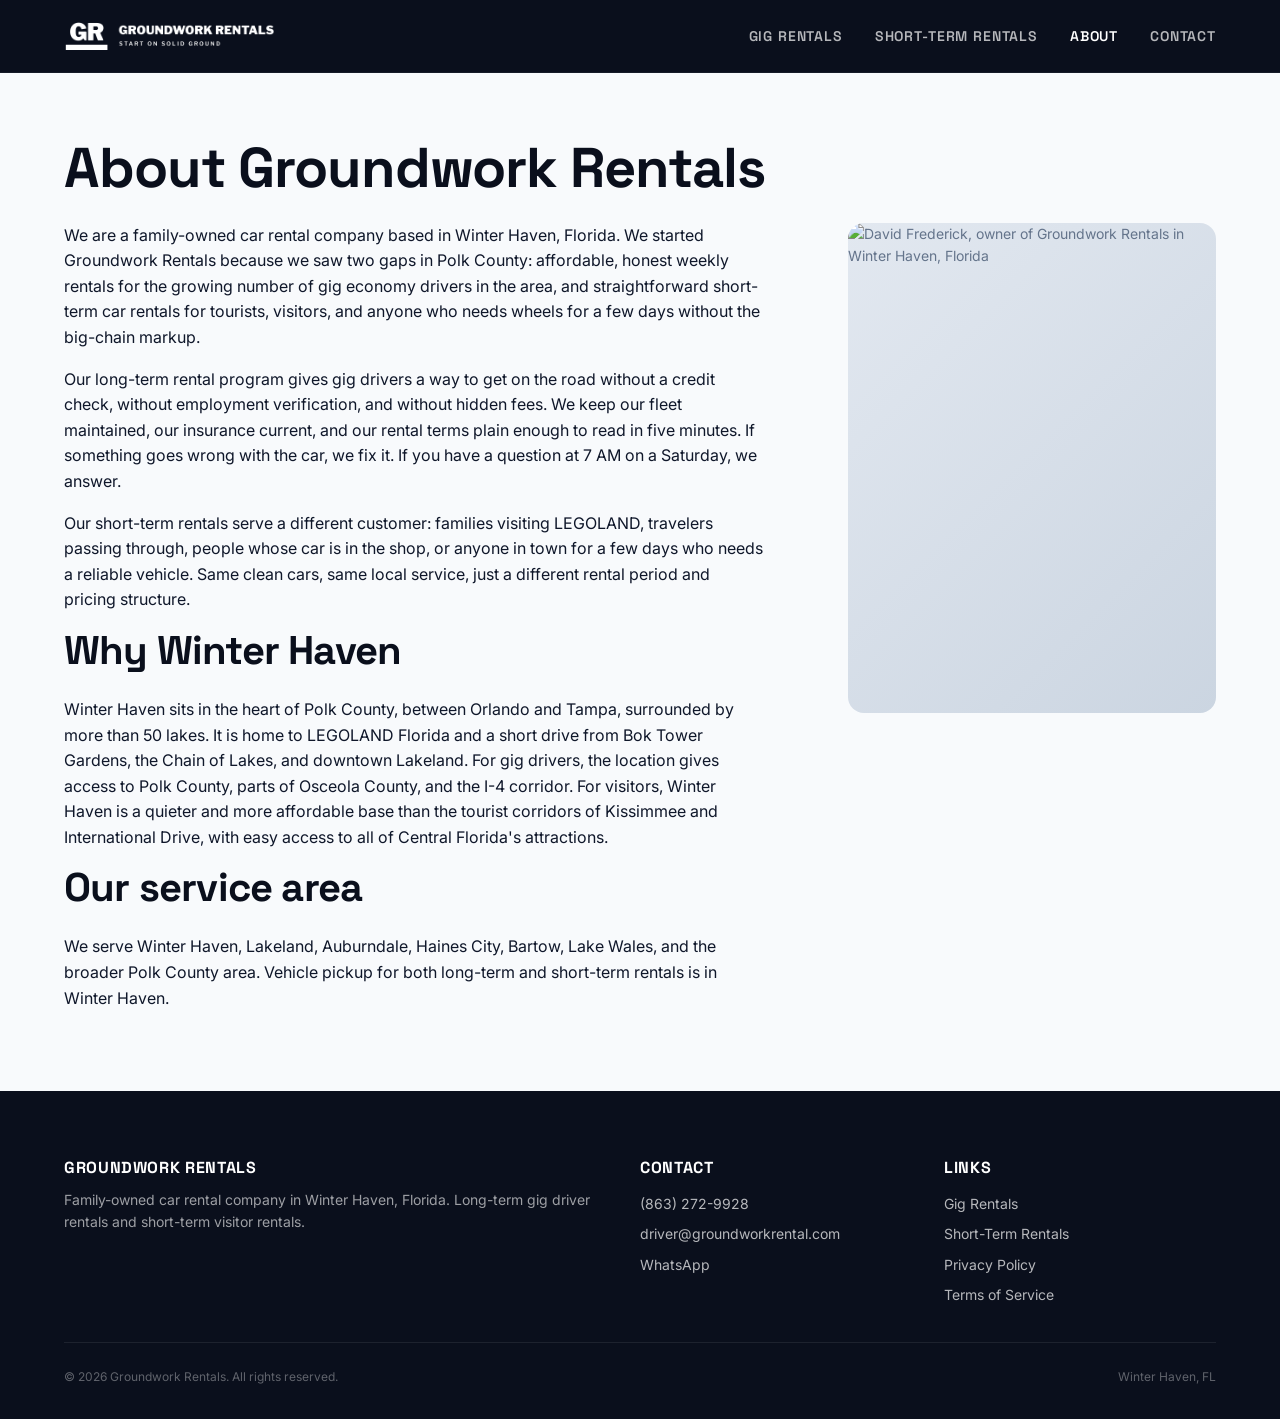
==== about.html @ 76811dcf "Add David's photo to about, drivers, and stays pages - About page: owner photo replaces placeholder " ====
<!DOCTYPE html>
<html lang="en">
<head>
  <meta charset="UTF-8">
  <meta name="viewport" content="width=device-width, initial-scale=1.0">
  <title>About Us | Groundwork Rentals — Winter Haven, FL</title>
  <meta name="description" content="Groundwork Rentals is a family-owned car rental business in Winter Haven, Florida offering long-term rentals for gig drivers and short-term rentals for tourists and visitors in Polk County.">

  <meta property="og:title" content="About Groundwork Rentals — Winter Haven, FL">
  <meta property="og:description" content="Family-owned car rental company in Winter Haven, Florida. Long-term and short-term rentals.">
  <meta property="og:image" content="https://www.groundworkrental.com/images/og-about.jpg">
  <meta property="og:url" content="https://www.groundworkrental.com/about.html">
  <meta property="og:type" content="website">

  <meta name="twitter:card" content="summary_large_image">
  <meta name="twitter:title" content="About Groundwork Rentals">
  <meta name="twitter:description" content="Family-owned car rental company in Winter Haven, Florida. Long-term and short-term rentals.">
  <meta name="twitter:image" content="https://www.groundworkrental.com/images/og-about.jpg">

  <link rel="preconnect" href="https://fonts.googleapis.com">
  <link rel="preconnect" href="https://fonts.gstatic.com" crossorigin>
  <link href="https://fonts.googleapis.com/css2?family=Space+Grotesk:wght@400;500;600;700&family=Inter:wght@400;500;600;700&display=swap" rel="stylesheet">

  <link rel="stylesheet" href="styles.css">
  <link rel="canonical" href="https://www.groundworkrental.com/about.html">
  <link rel="icon" href="images/favicon.ico" type="image/x-icon">

  <!-- GA4 — uncomment and replace TK-GA4-ID -->
  <!--
  <script async src="https://www.googletagmanager.com/gtag/js?id=TK-GA4-ID"></script>
  <script>
    window.dataLayer = window.dataLayer || [];
    function gtag(){dataLayer.push(arguments);}
    gtag('js', new Date());
    gtag('config', 'TK-GA4-ID');
  </script>
  -->
</head>
<body>
  <a href="#main" class="skip-link">Skip to main content</a>

  <header class="site-header">
    <div class="container">
      <a href="index.html" class="site-header__logo"><img src="images/groundwork-1b-lockup.png" alt="Groundwork Rentals" class="site-header__logo-img"></a>
      <button class="nav-toggle" aria-expanded="false" aria-controls="about-nav" aria-label="Toggle navigation">
        <span></span><span></span><span></span>
      </button>
      <nav class="site-nav" id="about-nav" aria-label="Site navigation">
        <a href="drivers.html">Gig Rentals</a>
        <a href="stays.html">Short-Term Rentals</a>
        <a href="about.html" aria-current="page">About</a>
        <a href="contact.html">Contact</a>
      </nav>
    </div>
  </header>

  <main id="main">
    <section class="section">
      <div class="container">
        <h1>About Groundwork Rentals</h1>

        <div class="about-layout">
          <div>
            <p>We are a family-owned car rental company based in Winter Haven, Florida. We started Groundwork Rentals because we saw two gaps in Polk County: affordable, honest weekly rentals for the growing number of gig economy drivers in the area, and straightforward short-term car rentals for tourists, visitors, and anyone who needs wheels for a few days without the big-chain markup.</p>

            <p>Our long-term rental program gives gig drivers a way to get on the road without a credit check, without employment verification, and without hidden fees. We keep our fleet maintained, our insurance current, and our rental terms plain enough to read in five minutes. If something goes wrong with the car, we fix it. If you have a question at 7 AM on a Saturday, we answer.</p>

            <p>Our short-term rentals serve a different customer: families visiting LEGOLAND, travelers passing through, people whose car is in the shop, or anyone in town for a few days who needs a reliable vehicle. Same clean cars, same local service, just a different rental period and pricing structure.</p>

            <h2>Why Winter Haven</h2>

            <p>Winter Haven sits in the heart of Polk County, between Orlando and Tampa, surrounded by more than 50 lakes. It is home to LEGOLAND Florida and a short drive from Bok Tower Gardens, the Chain of Lakes, and downtown Lakeland. For gig drivers, the location gives access to Polk County, parts of Osceola County, and the I-4 corridor. For visitors, Winter Haven is a quieter and more affordable base than the tourist corridors of Kissimmee and International Drive, with easy access to all of Central Florida's attractions.</p>

            <h2>Our service area</h2>

            <p>We serve Winter Haven, Lakeland, Auburndale, Haines City, Bartow, Lake Wales, and the broader Polk County area. Vehicle pickup for both long-term and short-term rentals is in Winter Haven.</p>
          </div>

          <div class="about-photo">
            <img src="images/David.jpg" alt="David Frederick, owner of Groundwork Rentals in Winter Haven, Florida" width="300" height="400" loading="lazy" style="width:100%;height:100%;object-fit:cover;border-radius:var(--radius-lg);">
          </div>
        </div>
      </div>
    </section>
  </main>

  <footer class="site-footer">
    <div class="container">
      <div class="footer-grid">
        <div class="footer-col">
          <p class="footer-col__title">Groundwork Rentals</p>
          <p>Family-owned car rental company in Winter Haven, Florida. Long-term gig driver rentals and short-term visitor rentals.</p>
        </div>
        <div class="footer-col">
          <p class="footer-col__title">Contact</p>
          <ul>
            <li><a href="tel:+18632729928">(863) 272-9928</a></li>
            <li><a href="mailto:driver@groundworkrental.com">driver@groundworkrental.com</a></li>
            <li><a href="https://wa.me/18632898332">WhatsApp</a></li>
          </ul>
        </div>
        <div class="footer-col">
          <p class="footer-col__title">Links</p>
          <ul>
            <li><a href="drivers.html">Gig Rentals</a></li>
            <li><a href="stays.html">Short-Term Rentals</a></li>
            <li><a href="privacy.html">Privacy Policy</a></li>
            <li><a href="terms.html">Terms of Service</a></li>
          </ul>
        </div>
      </div>
      <div class="footer-bottom">
        <span>&copy; <span data-year></span> Groundwork Rentals. All rights reserved.</span>
        <span>Winter Haven, FL</span>
      </div>
    </div>
  </footer>

  <script src="script.js" defer></script>
</body>
</html>
---- styles.css ----
/* ==========================================================================
   Groundwork Rentals — Bold & Energetic Redesign
   Mobile-first | WCAG 2.1 AA | No dependencies
   ========================================================================== */

/* ---------- CSS Custom Properties ---------- */
:root {
  /* Brand — bold, high-energy palette */
  --color-base:        #0A0F1C;   /* near-black navy                       */
  --color-base-light:  #141B2D;   /* slightly lighter navy                 */
  --color-text:        #0F172A;   /* deep slate body text                  */
  --color-text-muted:  #64748B;   /* cool gray captions                    */
  --color-bg:          #F8FAFC;   /* crisp cool white                      */
  --color-surface:     #FFFFFF;   /* card surface                          */
  --color-border:      #E2E8F0;   /* light border                          */

  /* Accent colors — vibrant and energetic */
  --color-accent:      #3B82F6;   /* electric blue primary                 */
  --color-accent-dark: #2563EB;   /* blue hover                            */
  --color-driver:      #10B981;   /* vibrant emerald for drivers            */
  --color-driver-dark: #059669;   /* driver hover                          */
  --color-stays:       #F59E0B;   /* bold amber for stays                  */
  --color-stays-dark:  #D97706;   /* stays hover                           */

  /* Functional */
  --color-whatsapp:    #25D366;
  --color-whatsapp-dark:#1EBE57;
  --color-success:     #10B981;
  --color-error:       #EF4444;
  --color-error-bg:    #FEF2F2;
  --color-focus:       #3B82F6;

  /* Typography — bold geometric sans */
  --font-display: 'Space Grotesk', 'Inter', -apple-system, BlinkMacSystemFont, sans-serif;
  --font-body:    'Inter', -apple-system, BlinkMacSystemFont, 'Segoe UI', Roboto, sans-serif;

  /* Type scale */
  --text-xs:   0.75rem;
  --text-sm:   0.875rem;
  --text-base: 1rem;
  --text-md:   1.125rem;
  --text-lg:   1.25rem;
  --text-xl:   1.5rem;
  --text-2xl:  2rem;
  --text-3xl:  2.5rem;
  --text-4xl:  3.5rem;
  --text-5xl:  4.5rem;

  /* Spacing */
  --space-xs:  0.25rem;
  --space-sm:  0.5rem;
  --space-md:  1rem;
  --space-lg:  1.5rem;
  --space-xl:  2rem;
  --space-2xl: 3rem;
  --space-3xl: 4rem;
  --space-4xl: 6rem;

  /* Layout */
  --max-width:  1200px;
  --radius-sm:  6px;
  --radius-md:  12px;
  --radius-lg:  16px;
  --radius-xl:  24px;

  /* Transitions */
  --transition: 250ms cubic-bezier(0.4, 0, 0.2, 1);
}

/* ---------- Reset & Base ---------- */
*,
*::before,
*::after {
  box-sizing: border-box;
  margin: 0;
  padding: 0;
}

html {
  font-size: 100%;
  scroll-behavior: smooth;
  -webkit-text-size-adjust: 100%;
}

body {
  font-family: var(--font-body);
  font-size: var(--text-base);
  line-height: 1.6;
  color: var(--color-text);
  background-color: var(--color-bg);
  -webkit-font-smoothing: antialiased;
  -moz-osx-font-smoothing: grayscale;
  overflow-x: hidden;
}

img {
  max-width: 100%;
  height: auto;
  display: block;
}

a {
  color: inherit;
  text-decoration: none;
}

ul, ol {
  list-style: none;
}

button {
  font-family: inherit;
  font-size: inherit;
  cursor: pointer;
  border: none;
  background: none;
}

input, textarea, select {
  font-family: inherit;
  font-size: inherit;
}

/* ---------- Skip Link ---------- */
.skip-link {
  position: absolute;
  top: -100%;
  left: var(--space-md);
  background: var(--color-accent);
  color: #fff;
  padding: var(--space-sm) var(--space-md);
  border-radius: var(--radius-sm);
  z-index: 9999;
  font-size: var(--text-sm);
  font-weight: 600;
  transition: top var(--transition);
}

.skip-link:focus {
  top: var(--space-md);
  outline: 3px solid var(--color-focus);
  outline-offset: 2px;
}

/* ---------- Focus States ---------- */
:focus-visible {
  outline: 3px solid var(--color-focus);
  outline-offset: 2px;
}

a:focus:not(:focus-visible),
button:focus:not(:focus-visible) {
  outline: none;
}

/* ---------- Typography ---------- */
h1, h2, h3, h4, h5, h6 {
  font-family: var(--font-display);
  font-weight: 700;
  line-height: 1.1;
  color: var(--color-base);
  letter-spacing: -0.02em;
}

h1 { font-size: var(--text-3xl); margin-bottom: var(--space-lg); }
h2 { font-size: var(--text-2xl); margin-bottom: var(--space-lg); }
h3 { font-size: var(--text-xl);  margin-bottom: var(--space-md); }
h4 { font-size: var(--text-lg);  margin-bottom: var(--space-md); }

p {
  margin-bottom: var(--space-md);
  max-width: 70ch;
}

@media (min-width: 768px) {
  h1 { font-size: var(--text-4xl); }
  h2 { font-size: var(--text-3xl); }
  h3 { font-size: var(--text-2xl); }
}

/* ---------- Layout Utilities ---------- */
.container {
  width: 100%;
  max-width: var(--max-width);
  margin: 0 auto;
  padding: 0 var(--space-lg);
}

.section {
  padding: var(--space-3xl) 0;
}

.section--alt {
  background-color: var(--color-surface);
}

.section__header {
  text-align: center;
  margin-bottom: var(--space-2xl);
}

.section__header p {
  margin: 0 auto;
  color: var(--color-text-muted);
  font-size: var(--text-md);
}

.sr-only {
  position: absolute;
  width: 1px;
  height: 1px;
  padding: 0;
  margin: -1px;
  overflow: hidden;
  clip: rect(0, 0, 0, 0);
  white-space: nowrap;
  border: 0;
}

/* ---------- Buttons ---------- */
.btn {
  display: inline-flex;
  align-items: center;
  justify-content: center;
  gap: var(--space-sm);
  min-height: 52px;
  padding: var(--space-md) var(--space-xl);
  font-family: var(--font-display);
  font-size: var(--text-base);
  font-weight: 700;
  line-height: 1.4;
  text-align: center;
  text-transform: uppercase;
  letter-spacing: 0.04em;
  border-radius: var(--radius-md);
  transition: all var(--transition);
  cursor: pointer;
  text-decoration: none;
  border: 2px solid transparent;
  position: relative;
  overflow: hidden;
}

.btn:hover {
  transform: translateY(-2px);
  box-shadow: 0 8px 25px rgba(0,0,0,0.15);
}

.btn:active {
  transform: translateY(0);
}

.btn svg {
  width: 20px;
  height: 20px;
  flex-shrink: 0;
}

/* Primary — driver accent */
.btn--driver {
  background: linear-gradient(135deg, var(--color-driver) 0%, #34D399 100%);
  color: #fff;
  border-color: transparent;
}
.btn--driver:hover {
  background: linear-gradient(135deg, var(--color-driver-dark) 0%, var(--color-driver) 100%);
  box-shadow: 0 8px 25px rgba(16, 185, 129, 0.35);
}

/* Primary — stays accent */
.btn--stays {
  background: linear-gradient(135deg, var(--color-stays) 0%, #FBBF24 100%);
  color: var(--color-base);
  border-color: transparent;
}
.btn--stays:hover {
  background: linear-gradient(135deg, var(--color-stays-dark) 0%, var(--color-stays) 100%);
  box-shadow: 0 8px 25px rgba(245, 158, 11, 0.35);
}

/* Primary — base */
.btn--primary {
  background: linear-gradient(135deg, var(--color-accent) 0%, #60A5FA 100%);
  color: #fff;
  border-color: transparent;
}
.btn--primary:hover {
  background: linear-gradient(135deg, var(--color-accent-dark) 0%, var(--color-accent) 100%);
  box-shadow: 0 8px 25px rgba(59, 130, 246, 0.35);
}

/* Secondary / outline */
.btn--outline {
  background-color: transparent;
  color: var(--color-base);
  border-color: var(--color-base);
}
.btn--outline:hover {
  background-color: var(--color-base);
  color: #fff;
}

.btn--outline-driver {
  background-color: transparent;
  color: var(--color-driver);
  border-color: var(--color-driver);
}
.btn--outline-driver:hover {
  background-color: var(--color-driver);
  color: #fff;
}

.btn--outline-stays {
  background-color: transparent;
  color: var(--color-stays);
  border-color: var(--color-stays);
}
.btn--outline-stays:hover {
  background-color: var(--color-stays);
  color: #fff;
}

/* WhatsApp */
.btn--whatsapp {
  background: linear-gradient(135deg, var(--color-whatsapp) 0%, #34D399 100%);
  color: #fff;
  border-color: transparent;
}
.btn--whatsapp:hover {
  background: linear-gradient(135deg, var(--color-whatsapp-dark) 0%, var(--color-whatsapp) 100%);
  box-shadow: 0 8px 25px rgba(37, 211, 102, 0.35);
}

/* Small */
.btn--sm {
  min-height: 44px;
  padding: var(--space-sm) var(--space-md);
  font-size: var(--text-sm);
}

/* Block */
.btn--block {
  width: 100%;
}

/* ---------- WhatsApp Floating Action Button ---------- */
.whatsapp-fab {
  position: fixed;
  bottom: var(--space-xl);
  right: var(--space-lg);
  width: 64px;
  height: 64px;
  border-radius: 50%;
  background: linear-gradient(135deg, var(--color-whatsapp) 0%, #34D399 100%);
  color: #fff;
  display: flex;
  align-items: center;
  justify-content: center;
  box-shadow: 0 4px 20px rgba(37, 211, 102, 0.4);
  z-index: 1000;
  transition: all var(--transition);
}

.whatsapp-fab:hover {
  transform: scale(1.1);
  box-shadow: 0 8px 30px rgba(37, 211, 102, 0.5);
}

.whatsapp-fab svg {
  width: 32px;
  height: 32px;
}

/* ---------- Header / Nav ---------- */
.site-header {
  background-color: var(--color-base);
  color: #fff;
  position: sticky;
  top: 0;
  z-index: 900;
  backdrop-filter: blur(12px);
  border-bottom: 1px solid rgba(255,255,255,0.05);
}

.site-header .container {
  display: flex;
  align-items: center;
  justify-content: space-between;
  min-height: 72px;
}

.site-header__logo {
  display: flex;
  align-items: center;
  text-decoration: none;
  flex-shrink: 0;
}

.site-header__logo-img {
  height: 40px;
  width: auto;
  filter: brightness(0) invert(1);
  transition: opacity var(--transition);
}

.site-header__logo:hover .site-header__logo-img {
  opacity: 0.85;
}

/* Nav */
.site-nav {
  display: none;
}

.site-nav.is-open {
  display: flex;
  flex-direction: column;
  position: absolute;
  top: 72px;
  left: 0;
  right: 0;
  background-color: var(--color-base);
  padding: var(--space-md) var(--space-lg);
  box-shadow: 0 12px 40px rgba(0,0,0,0.3);
}

.site-nav a {
  color: rgba(255,255,255,0.7);
  padding: var(--space-sm) 0;
  font-family: var(--font-display);
  font-size: var(--text-sm);
  font-weight: 600;
  text-transform: uppercase;
  letter-spacing: 0.06em;
  transition: color var(--transition);
  text-decoration: none;
}

.site-nav a:hover,
.site-nav a[aria-current="page"] {
  color: #fff;
}

/* Driver nav accent */
.site-header--driver .site-nav a[aria-current="page"] {
  color: var(--color-driver);
}

/* Stays nav accent */
.site-header--stays .site-nav a[aria-current="page"] {
  color: var(--color-stays);
}

/* Hamburger */
.nav-toggle {
  display: flex;
  flex-direction: column;
  gap: 5px;
  padding: var(--space-sm);
  background: none;
  border: none;
  cursor: pointer;
}

.nav-toggle span {
  display: block;
  width: 24px;
  height: 2px;
  background: #fff;
  border-radius: 2px;
  transition: transform var(--transition), opacity var(--transition);
}

.nav-toggle[aria-expanded="true"] span:nth-child(1) {
  transform: rotate(45deg) translate(5px, 5px);
}
.nav-toggle[aria-expanded="true"] span:nth-child(2) {
  opacity: 0;
}
.nav-toggle[aria-expanded="true"] span:nth-child(3) {
  transform: rotate(-45deg) translate(5px, -5px);
}

@media (min-width: 768px) {
  .site-nav {
    display: flex;
    gap: var(--space-xl);
    align-items: center;
  }

  .site-nav.is-open {
    position: static;
    flex-direction: row;
    padding: 0;
    box-shadow: none;
  }

  .nav-toggle {
    display: none;
  }
}

/* ---------- Splash Page ---------- */
.splash {
  min-height: 100vh;
  display: flex;
  flex-direction: column;
  align-items: center;
  justify-content: center;
  text-align: center;
  padding: var(--space-2xl) var(--space-lg);
  background: linear-gradient(135deg, #0A0F1C 0%, #1E293B 50%, #0F172A 100%);
  color: #fff;
  position: relative;
  overflow: hidden;
}

/* Animated gradient orbs */
.splash::before,
.splash::after {
  content: '';
  position: absolute;
  border-radius: 50%;
  filter: blur(100px);
  opacity: 0.15;
  animation: float 8s ease-in-out infinite;
}

.splash::before {
  width: 600px;
  height: 600px;
  background: var(--color-accent);
  top: -200px;
  right: -200px;
}

.splash::after {
  width: 500px;
  height: 500px;
  background: var(--color-driver);
  bottom: -150px;
  left: -150px;
  animation-delay: -4s;
}

@keyframes float {
  0%, 100% { transform: translate(0, 0) scale(1); }
  50% { transform: translate(30px, -30px) scale(1.05); }
}

.splash__logo-img {
  max-width: 360px;
  width: 80%;
  height: auto;
  filter: brightness(0) invert(1);
  margin-bottom: var(--space-3xl);
  position: relative;
  z-index: 1;
}

@media (min-width: 600px) {
  .splash__logo-img {
    max-width: 480px;
  }
}

.splash__cards {
  display: grid;
  gap: var(--space-xl);
  width: 100%;
  max-width: 800px;
  position: relative;
  z-index: 1;
}

@media (min-width: 600px) {
  .splash__cards {
    grid-template-columns: 1fr 1fr;
  }
  .splash__logo {
    font-size: var(--text-5xl);
  }
}

.splash-card {
  background: rgba(255,255,255,0.05);
  backdrop-filter: blur(12px);
  border: 1px solid rgba(255,255,255,0.1);
  color: #fff;
  border-radius: var(--radius-xl);
  padding: var(--space-2xl) var(--space-xl);
  text-decoration: none;
  transition: all var(--transition);
  display: flex;
  flex-direction: column;
  align-items: center;
  text-align: center;
  position: relative;
  overflow: hidden;
}

.splash-card::before {
  content: '';
  position: absolute;
  top: 0;
  left: 0;
  right: 0;
  height: 3px;
  border-radius: var(--radius-xl) var(--radius-xl) 0 0;
  transition: height var(--transition);
}

.splash-card:first-child::before {
  background: linear-gradient(90deg, var(--color-driver), #34D399);
}

.splash-card:last-child::before {
  background: linear-gradient(90deg, var(--color-stays), #FBBF24);
}

.splash-card:hover {
  transform: translateY(-8px);
  box-shadow: 0 20px 60px rgba(0,0,0,0.3);
  background: rgba(255,255,255,0.08);
  border-color: rgba(255,255,255,0.2);
}

.splash-card:hover::before {
  height: 4px;
}

.splash-card__icon {
  width: 64px;
  height: 64px;
  margin-bottom: var(--space-lg);
}

.splash-card__icon--driver {
  color: var(--color-driver);
}

.splash-card__icon--stays {
  color: var(--color-stays);
}

.splash-card__title {
  font-family: var(--font-display);
  font-size: var(--text-xl);
  font-weight: 700;
  color: #fff;
  margin-bottom: var(--space-sm);
  letter-spacing: -0.01em;
}

.splash-card__desc {
  font-size: var(--text-sm);
  color: rgba(255,255,255,0.6);
  margin-bottom: 0;
  line-height: 1.7;
}

/* Splash footer */
.splash-footer {
  margin-top: var(--space-3xl);
  padding-top: var(--space-xl);
  border-top: 1px solid rgba(255,255,255,0.08);
  font-size: var(--text-sm);
  color: rgba(255,255,255,0.4);
  text-align: center;
  width: 100%;
  max-width: 800px;
  position: relative;
  z-index: 1;
}

.splash-footer a {
  color: rgba(255,255,255,0.6);
  text-decoration: none;
  transition: color var(--transition);
}

.splash-footer a:hover {
  color: #fff;
}

.splash-footer__links {
  display: flex;
  gap: var(--space-lg);
  justify-content: center;
  flex-wrap: wrap;
  margin-bottom: var(--space-md);
}

.splash-footer__meta {
  margin-top: var(--space-md);
  font-size: var(--text-xs);
}

/* ---------- Hero ---------- */
.hero {
  padding: var(--space-4xl) 0;
  text-align: center;
  position: relative;
  overflow: hidden;
}

.hero h1 {
  color: #fff;
}

.hero--driver {
  background: linear-gradient(135deg, #0A0F1C 0%, #064E3B 50%, #0A0F1C 100%);
  color: #fff;
}

.hero--driver::before {
  content: '';
  position: absolute;
  width: 500px;
  height: 500px;
  background: var(--color-driver);
  border-radius: 50%;
  filter: blur(120px);
  opacity: 0.12;
  top: -150px;
  right: -100px;
}

.hero--driver h1,
.hero--driver h2 {
  color: #fff;
}

.hero--stays {
  background: linear-gradient(135deg, #0A0F1C 0%, #451A03 50%, #0A0F1C 100%);
  color: #fff;
  position: relative;
  overflow: hidden;
}

.hero--stays::before {
  content: '';
  position: absolute;
  width: 500px;
  height: 500px;
  background: var(--color-stays);
  border-radius: 50%;
  filter: blur(120px);
  opacity: 0.12;
  bottom: -150px;
  left: -100px;
}

.hero--stays h1,
.hero--stays h2 {
  color: #fff;
}

.hero__content {
  position: relative;
  z-index: 2;
}

.hero__sub {
  font-size: var(--text-md);
  opacity: 0.8;
  max-width: 600px;
  margin: 0 auto var(--space-xl);
}

.hero__price {
  font-family: var(--font-display);
  font-size: var(--text-2xl);
  font-weight: 700;
  margin-bottom: var(--space-lg);
  letter-spacing: -0.02em;
}

.hero__actions {
  display: flex;
  gap: var(--space-md);
  justify-content: center;
  flex-wrap: wrap;
}

@media (min-width: 768px) {
  .hero {
    padding: var(--space-4xl) 0 calc(var(--space-4xl) + 2rem);
  }
  .hero__price {
    font-size: var(--text-3xl);
  }
}

/* ---------- Platform Strip ---------- */
.platform-strip {
  background: var(--color-base);
  padding: var(--space-xl) 0;
  border-bottom: 1px solid rgba(255,255,255,0.05);
}

.platform-strip__inner {
  display: flex;
  flex-wrap: wrap;
  gap: var(--space-md) var(--space-xl);
  justify-content: center;
  align-items: center;
}

.platform-strip__item {
  font-family: var(--font-display);
  font-size: var(--text-sm);
  font-weight: 700;
  color: rgba(255,255,255,0.4);
  letter-spacing: 0.08em;
  text-transform: uppercase;
  white-space: nowrap;
}

.platform-strip__note {
  width: 100%;
  text-align: center;
  font-size: var(--text-xs);
  color: rgba(255,255,255,0.3);
  margin-top: var(--space-sm);
}

/* ---------- Steps / How It Works ---------- */
.steps {
  display: grid;
  gap: var(--space-xl);
  counter-reset: step;
}

@media (min-width: 768px) {
  .steps {
    grid-template-columns: repeat(3, 1fr);
  }
}

.step {
  text-align: center;
  padding: var(--space-xl);
  background: var(--color-surface);
  border-radius: var(--radius-lg);
  border: 1px solid var(--color-border);
  transition: all var(--transition);
}

.step:hover {
  transform: translateY(-4px);
  box-shadow: 0 12px 40px rgba(0,0,0,0.08);
  border-color: transparent;
}

.step__icon {
  width: 56px;
  height: 56px;
  margin: 0 auto var(--space-md);
  color: var(--color-driver);
}

.step__number {
  display: inline-flex;
  align-items: center;
  justify-content: center;
  width: 36px;
  height: 36px;
  border-radius: 50%;
  background: linear-gradient(135deg, var(--color-driver) 0%, #34D399 100%);
  color: #fff;
  font-family: var(--font-display);
  font-size: var(--text-sm);
  font-weight: 700;
  margin-bottom: var(--space-md);
}

.step__title {
  font-family: var(--font-display);
  font-size: var(--text-lg);
  font-weight: 700;
  margin-bottom: var(--space-sm);
}

.step__desc {
  font-size: var(--text-sm);
  color: var(--color-text-muted);
  max-width: 300px;
  margin: 0 auto;
}

/* ---------- Vehicle / Pricing Cards ---------- */
.vehicle-grid {
  display: grid;
  gap: var(--space-xl);
}

@media (min-width: 768px) {
  .vehicle-grid {
    grid-template-columns: repeat(auto-fill, minmax(320px, 1fr));
  }
}

.vehicle-card {
  background: var(--color-surface);
  border-radius: var(--radius-lg);
  overflow: hidden;
  border: 1px solid var(--color-border);
  transition: all var(--transition);
}

.vehicle-card:hover {
  transform: translateY(-4px);
  box-shadow: 0 16px 48px rgba(0,0,0,0.1);
  border-color: transparent;
}

.vehicle-card__image {
  width: 100%;
  aspect-ratio: 16 / 10;
  background: linear-gradient(135deg, #E2E8F0 0%, #CBD5E1 100%);
  display: flex;
  align-items: center;
  justify-content: center;
  color: var(--color-text-muted);
  font-size: var(--text-sm);
  position: relative;
}

.vehicle-card__image img {
  width: 100%;
  height: 100%;
  object-fit: cover;
}

.vehicle-card__badge {
  position: absolute;
  top: var(--space-sm);
  right: var(--space-sm);
  background: var(--color-error);
  color: #fff;
  font-family: var(--font-display);
  font-size: var(--text-xs);
  font-weight: 700;
  padding: var(--space-xs) var(--space-sm);
  border-radius: var(--radius-sm);
  text-transform: uppercase;
  letter-spacing: 0.04em;
}

.vehicle-card__badge--available {
  background: linear-gradient(135deg, var(--color-success) 0%, #34D399 100%);
}

.vehicle-card__body {
  padding: var(--space-lg);
}

.vehicle-card__name {
  font-family: var(--font-display);
  font-size: var(--text-lg);
  font-weight: 700;
  color: var(--color-base);
  margin-bottom: var(--space-xs);
}

.vehicle-card__price {
  font-family: var(--font-display);
  font-size: var(--text-xl);
  font-weight: 700;
  color: var(--color-driver);
  margin-bottom: var(--space-md);
}

.vehicle-card__price span {
  font-size: var(--text-sm);
  font-weight: 400;
  color: var(--color-text-muted);
}

.vehicle-card__details {
  font-size: var(--text-sm);
  color: var(--color-text-muted);
  margin-bottom: var(--space-lg);
}

.vehicle-card__details li {
  padding: var(--space-xs) 0;
  border-bottom: 1px solid var(--color-border);
  display: flex;
  align-items: center;
  gap: var(--space-sm);
}

.vehicle-card__details li:last-child {
  border-bottom: none;
}

.vehicle-card__details svg {
  width: 16px;
  height: 16px;
  color: var(--color-driver);
  flex-shrink: 0;
}

.vehicle-card--waitlist {
  opacity: 0.65;
}

.vehicle-card--waitlist .vehicle-card__image {
  filter: grayscale(0.5);
}

/* ---------- Comparison (Included / Not Included) ---------- */
.comparison {
  display: grid;
  gap: var(--space-xl);
}

@media (min-width: 768px) {
  .comparison {
    grid-template-columns: 1fr 1fr;
  }
}

.comparison__col {
  padding: var(--space-xl);
  border-radius: var(--radius-lg);
}

.comparison__col--included {
  background: linear-gradient(135deg, #ECFDF5 0%, #D1FAE5 100%);
  border: 1px solid #A7F3D0;
}

.comparison__col--excluded {
  background: linear-gradient(135deg, #FEF2F2 0%, #FECACA 50%, #FEE2E2 100%);
  border: 1px solid #FECACA;
}

.comparison__title {
  font-family: var(--font-display);
  font-size: var(--text-lg);
  font-weight: 700;
  margin-bottom: var(--space-md);
  display: flex;
  align-items: center;
  gap: var(--space-sm);
}

.comparison__list li {
  padding: var(--space-sm) 0;
  font-size: var(--text-sm);
  display: flex;
  align-items: flex-start;
  gap: var(--space-sm);
  line-height: 1.5;
}

.comparison__list svg {
  width: 18px;
  height: 18px;
  flex-shrink: 0;
  margin-top: 2px;
}

.comparison__col--included .comparison__list svg {
  color: var(--color-driver);
}

.comparison__col--excluded .comparison__list svg {
  color: var(--color-error);
}

/* ---------- Requirements ---------- */
.requirements-grid {
  display: grid;
  gap: var(--space-md);
}

@media (min-width: 768px) {
  .requirements-grid {
    grid-template-columns: 1fr 1fr;
  }
}

.requirement {
  display: flex;
  align-items: flex-start;
  gap: var(--space-md);
  padding: var(--space-lg);
  background: var(--color-surface);
  border-radius: var(--radius-md);
  border: 1px solid var(--color-border);
  transition: all var(--transition);
}

.requirement:hover {
  border-color: var(--color-accent);
  box-shadow: 0 4px 16px rgba(59, 130, 246, 0.08);
}

.requirement svg {
  width: 24px;
  height: 24px;
  flex-shrink: 0;
  color: var(--color-driver);
}

.requirement__title {
  font-family: var(--font-display);
  font-weight: 700;
  margin-bottom: var(--space-xs);
}

.requirement__desc {
  font-size: var(--text-sm);
  color: var(--color-text-muted);
  margin-bottom: 0;
}

.not-required {
  background: linear-gradient(135deg, #ECFDF5 0%, #D1FAE5 100%);
  border-radius: var(--radius-lg);
  padding: var(--space-xl);
  margin-top: var(--space-xl);
  border: 1px solid #A7F3D0;
}

.not-required__title {
  font-family: var(--font-display);
  font-size: var(--text-lg);
  font-weight: 700;
  color: var(--color-driver);
  margin-bottom: var(--space-md);
}

.not-required__list {
  display: flex;
  flex-wrap: wrap;
  gap: var(--space-md);
}

.not-required__item {
  display: flex;
  align-items: center;
  gap: var(--space-sm);
  font-family: var(--font-display);
  font-size: var(--text-sm);
  font-weight: 600;
  color: var(--color-driver-dark);
}

.not-required__item svg {
  width: 18px;
  height: 18px;
}

/* ---------- FAQ Accordion ---------- */
.faq-list {
  max-width: 800px;
  margin: 0 auto;
}

.faq-item {
  border-bottom: 1px solid var(--color-border);
}

.faq-item:first-child {
  border-top: 1px solid var(--color-border);
}

.faq-question {
  width: 100%;
  display: flex;
  align-items: center;
  justify-content: space-between;
  padding: var(--space-lg) 0;
  font-family: var(--font-display);
  font-size: var(--text-base);
  font-weight: 700;
  color: var(--color-text);
  text-align: left;
  background: none;
  border: none;
  cursor: pointer;
  gap: var(--space-md);
  line-height: 1.4;
  transition: color var(--transition);
}

.faq-question:hover {
  color: var(--color-accent);
}

.faq-question svg {
  width: 20px;
  height: 20px;
  flex-shrink: 0;
  transition: transform var(--transition);
  color: var(--color-text-muted);
}

.faq-item[open] .faq-question svg {
  transform: rotate(180deg);
}

.faq-answer {
  padding: 0 0 var(--space-lg);
  font-size: var(--text-sm);
  color: var(--color-text-muted);
  line-height: 1.7;
}

.faq-answer p {
  margin-bottom: var(--space-sm);
}

.faq-answer p:last-child {
  margin-bottom: 0;
}

/* ---------- Property Showcase (Stays) ---------- */
.property-hero-image {
  width: 100%;
  aspect-ratio: 16 / 9;
  background: linear-gradient(135deg, #D4C4B0 0%, #C4A882 100%);
  border-radius: var(--radius-lg);
  overflow: hidden;
  display: flex;
  align-items: center;
  justify-content: center;
  color: var(--color-text-muted);
  margin-bottom: var(--space-2xl);
}

.property-hero-image img {
  width: 100%;
  height: 100%;
  object-fit: cover;
}

.property-stats {
  display: flex;
  gap: var(--space-xl);
  justify-content: center;
  flex-wrap: wrap;
  margin-bottom: var(--space-2xl);
}

.property-stat {
  text-align: center;
}

.property-stat__value {
  font-family: var(--font-display);
  font-size: var(--text-2xl);
  font-weight: 700;
  color: var(--color-stays);
}

.property-stat__label {
  font-size: var(--text-sm);
  color: var(--color-text-muted);
}

/* Gallery */
.gallery-grid {
  display: grid;
  gap: var(--space-sm);
  grid-template-columns: repeat(2, 1fr);
}

@media (min-width: 768px) {
  .gallery-grid {
    grid-template-columns: repeat(3, 1fr);
  }
}

@media (min-width: 1024px) {
  .gallery-grid {
    grid-template-columns: repeat(4, 1fr);
  }
}

.gallery-item {
  aspect-ratio: 4 / 3;
  border-radius: var(--radius-md);
  overflow: hidden;
  cursor: pointer;
  background: #e8ddd0;
  display: flex;
  align-items: center;
  justify-content: center;
  color: var(--color-text-muted);
  font-size: var(--text-xs);
  transition: all var(--transition);
}

.gallery-item:hover {
  opacity: 0.85;
  transform: scale(1.02);
}

.gallery-item img {
  width: 100%;
  height: 100%;
  object-fit: cover;
}

/* Lightbox */
.lightbox {
  display: none;
  position: fixed;
  inset: 0;
  background: rgba(0,0,0,0.95);
  z-index: 2000;
  align-items: center;
  justify-content: center;
  padding: var(--space-lg);
}

.lightbox.is-open {
  display: flex;
}

.lightbox__img {
  max-width: 90vw;
  max-height: 85vh;
  border-radius: var(--radius-md);
  object-fit: contain;
}

.lightbox__close {
  position: absolute;
  top: var(--space-lg);
  right: var(--space-lg);
  color: #fff;
  font-size: var(--text-2xl);
  background: rgba(255,255,255,0.1);
  border: none;
  width: 48px;
  height: 48px;
  border-radius: 50%;
  display: flex;
  align-items: center;
  justify-content: center;
  cursor: pointer;
  transition: background var(--transition);
}

.lightbox__close:hover {
  background: rgba(255,255,255,0.2);
}

.lightbox__nav {
  position: absolute;
  top: 50%;
  transform: translateY(-50%);
  color: #fff;
  font-size: var(--text-2xl);
  background: rgba(255,255,255,0.1);
  border: none;
  width: 48px;
  height: 48px;
  border-radius: 50%;
  display: flex;
  align-items: center;
  justify-content: center;
  cursor: pointer;
  transition: background var(--transition);
}

.lightbox__nav:hover {
  background: rgba(255,255,255,0.2);
}

.lightbox__nav--prev {
  left: var(--space-lg);
}

.lightbox__nav--next {
  right: var(--space-lg);
}

/* Amenity grid */
.amenity-grid {
  display: grid;
  gap: var(--space-md);
  grid-template-columns: repeat(2, 1fr);
}

@media (min-width: 768px) {
  .amenity-grid {
    grid-template-columns: repeat(3, 1fr);
  }
}

@media (min-width: 1024px) {
  .amenity-grid {
    grid-template-columns: repeat(4, 1fr);
  }
}

.amenity {
  display: flex;
  align-items: center;
  gap: var(--space-sm);
  padding: var(--space-md);
  background: var(--color-surface);
  border-radius: var(--radius-md);
  border: 1px solid var(--color-border);
  font-size: var(--text-sm);
  transition: all var(--transition);
}

.amenity:hover {
  border-color: var(--color-stays);
}

.amenity svg {
  width: 24px;
  height: 24px;
  color: var(--color-stays);
  flex-shrink: 0;
}

/* Distances */
.distances-list {
  display: grid;
  gap: var(--space-sm);
  max-width: 600px;
  margin: 0 auto;
}

.distance-item {
  display: flex;
  justify-content: space-between;
  align-items: center;
  padding: var(--space-md);
  background: var(--color-surface);
  border-radius: var(--radius-md);
  border: 1px solid var(--color-border);
  transition: all var(--transition);
}

.distance-item:hover {
  border-color: var(--color-stays);
  transform: translateX(4px);
}

.distance-item__name {
  font-family: var(--font-display);
  font-weight: 600;
}

.distance-item__time {
  font-family: var(--font-display);
  font-size: var(--text-lg);
  font-weight: 700;
  color: var(--color-stays);
  white-space: nowrap;
}

/* Rates card */
.rates-card {
  background: var(--color-surface);
  border-radius: var(--radius-lg);
  padding: var(--space-2xl);
  box-shadow: 0 4px 20px rgba(0,0,0,0.06);
  max-width: 600px;
  margin: 0 auto;
  border: 1px solid var(--color-border);
}

.rates-card__row {
  display: flex;
  justify-content: space-between;
  align-items: center;
  padding: var(--space-md) 0;
  border-bottom: 1px solid var(--color-border);
}

.rates-card__row:last-child {
  border-bottom: none;
}

.rates-card__label {
  font-family: var(--font-display);
  font-weight: 600;
}

.rates-card__value {
  font-family: var(--font-display);
  font-size: var(--text-lg);
  font-weight: 700;
  color: var(--color-stays);
}

.rates-card__note {
  margin-top: var(--space-lg);
  padding-top: var(--space-md);
  border-top: 1px solid var(--color-border);
  font-size: var(--text-sm);
  color: var(--color-text-muted);
}

/* House rules */
.house-rules {
  max-width: 700px;
  margin: 0 auto;
}

.house-rules li {
  padding: var(--space-sm) 0;
  padding-left: var(--space-xl);
  position: relative;
  font-size: var(--text-base);
  line-height: 1.6;
}

.house-rules li::before {
  content: '';
  position: absolute;
  left: 0;
  top: 12px;
  width: 8px;
  height: 8px;
  background: var(--color-stays);
  border-radius: 50%;
}

/* Nearby / local tips */
.nearby-grid {
  display: grid;
  gap: var(--space-lg);
}

@media (min-width: 768px) {
  .nearby-grid {
    grid-template-columns: repeat(2, 1fr);
  }
}

.nearby-item {
  padding: var(--space-lg);
  background: var(--color-surface);
  border-radius: var(--radius-md);
  border: 1px solid var(--color-border);
  transition: all var(--transition);
}

.nearby-item:hover {
  border-color: var(--color-stays);
  transform: translateY(-2px);
  box-shadow: 0 8px 24px rgba(0,0,0,0.06);
}

.nearby-item__name {
  font-family: var(--font-display);
  font-size: var(--text-lg);
  font-weight: 700;
  color: var(--color-base);
  margin-bottom: var(--space-sm);
}

.nearby-item__desc {
  font-size: var(--text-sm);
  color: var(--color-text-muted);
  margin-bottom: 0;
}

/* ---------- Forms ---------- */
.form-section {
  background: var(--color-surface);
  border-radius: var(--radius-lg);
  padding: var(--space-2xl);
  box-shadow: 0 4px 20px rgba(0,0,0,0.06);
  max-width: 700px;
  margin: 0 auto;
  border: 1px solid var(--color-border);
}

.form-grid {
  display: grid;
  gap: var(--space-md);
}

@media (min-width: 600px) {
  .form-grid--two {
    grid-template-columns: 1fr 1fr;
  }
}

.form-group {
  display: flex;
  flex-direction: column;
  gap: var(--space-xs);
}

.form-group--full {
  grid-column: 1 / -1;
}

.form-label {
  font-family: var(--font-display);
  font-size: var(--text-sm);
  font-weight: 700;
  color: var(--color-text);
  text-transform: uppercase;
  letter-spacing: 0.04em;
}

.form-label__required {
  color: var(--color-error);
}

.form-input,
.form-textarea,
.form-select {
  padding: var(--space-sm) var(--space-md);
  border: 2px solid var(--color-border);
  border-radius: var(--radius-md);
  font-size: var(--text-base);
  color: var(--color-text);
  background: var(--color-bg);
  transition: border-color var(--transition), box-shadow var(--transition);
  min-height: 52px;
}

.form-input:focus,
.form-textarea:focus,
.form-select:focus {
  border-color: var(--color-accent);
  box-shadow: 0 0 0 4px rgba(59, 130, 246, 0.1);
  outline: none;
}

.form-input.is-error,
.form-textarea.is-error {
  border-color: var(--color-error);
  box-shadow: 0 0 0 4px rgba(239, 68, 68, 0.1);
}

.form-textarea {
  min-height: 120px;
  resize: vertical;
}

.form-error {
  font-size: var(--text-xs);
  color: var(--color-error);
  font-weight: 600;
  display: none;
}

.form-group.has-error .form-error {
  display: block;
}

/* Checkbox group */
.checkbox-group {
  display: flex;
  flex-wrap: wrap;
  gap: var(--space-sm);
}

.checkbox-label {
  display: flex;
  align-items: center;
  gap: var(--space-sm);
  padding: var(--space-sm) var(--space-md);
  background: var(--color-bg);
  border: 2px solid var(--color-border);
  border-radius: var(--radius-md);
  font-size: var(--text-sm);
  font-weight: 600;
  cursor: pointer;
  transition: all var(--transition);
  min-height: 44px;
}

.checkbox-label:hover {
  border-color: var(--color-accent);
}

.checkbox-label input {
  width: 18px;
  height: 18px;
  accent-color: var(--color-accent);
}

.checkbox-label input:checked + span {
  font-weight: 700;
}

/* Radio group */
.radio-group {
  display: flex;
  gap: var(--space-md);
}

.radio-label {
  display: flex;
  align-items: center;
  gap: var(--space-sm);
  font-size: var(--text-sm);
  font-weight: 600;
  cursor: pointer;
  min-height: 40px;
}

.radio-label input {
  width: 18px;
  height: 18px;
  accent-color: var(--color-accent);
}

/* Honeypot */
.form-hp {
  position: absolute;
  left: -9999px;
  opacity: 0;
  height: 0;
  width: 0;
  overflow: hidden;
}

/* Form success */
.form-success {
  display: none;
  text-align: center;
  padding: var(--space-2xl);
}

.form-success.is-visible {
  display: block;
}

.form-success svg {
  width: 56px;
  height: 56px;
  color: var(--color-success);
  margin: 0 auto var(--space-md);
}

.form-success__title {
  font-family: var(--font-display);
  font-size: var(--text-xl);
  font-weight: 700;
  color: var(--color-base);
  margin-bottom: var(--space-sm);
}

.form-success__desc {
  font-size: var(--text-sm);
  color: var(--color-text-muted);
}

/* ---------- Local / Why Us ---------- */
.why-local {
  display: grid;
  gap: var(--space-xl);
  align-items: center;
}

@media (min-width: 768px) {
  .why-local {
    grid-template-columns: 1fr 1fr;
  }
}

.why-local__image {
  aspect-ratio: 4 / 3;
  background: linear-gradient(135deg, #E2E8F0 0%, #CBD5E1 100%);
  border-radius: var(--radius-lg);
  display: flex;
  align-items: center;
  justify-content: center;
  color: var(--color-text-muted);
  font-size: var(--text-sm);
}

.why-local__content h3 {
  color: var(--color-driver);
}

.why-local__list {
  margin-top: var(--space-md);
}

.why-local__list li {
  padding: var(--space-sm) 0;
  display: flex;
  align-items: flex-start;
  gap: var(--space-sm);
  font-size: var(--text-sm);
}

.why-local__list svg {
  width: 20px;
  height: 20px;
  color: var(--color-driver);
  flex-shrink: 0;
  margin-top: 2px;
}

/* ---------- About Page ---------- */
.about-layout {
  display: grid;
  gap: var(--space-2xl);
  align-items: start;
}

@media (min-width: 768px) {
  .about-layout {
    grid-template-columns: 2fr 1fr;
  }
}

.about-photo {
  aspect-ratio: 3 / 4;
  background: linear-gradient(135deg, #E2E8F0 0%, #CBD5E1 100%);
  border-radius: var(--radius-lg);
  display: flex;
  align-items: center;
  justify-content: center;
  color: var(--color-text-muted);
  font-size: var(--text-sm);
  max-width: 400px;
}

/* ---------- Contact Page ---------- */
.contact-grid {
  display: grid;
  gap: var(--space-xl);
}

@media (min-width: 768px) {
  .contact-grid {
    grid-template-columns: 1fr 1fr;
  }
}

.contact-method {
  padding: var(--space-xl);
  background: var(--color-surface);
  border-radius: var(--radius-lg);
  border: 1px solid var(--color-border);
  text-align: center;
  transition: all var(--transition);
}

.contact-method:hover {
  transform: translateY(-4px);
  box-shadow: 0 12px 40px rgba(0,0,0,0.08);
  border-color: transparent;
}

.contact-method svg {
  width: 40px;
  height: 40px;
  margin: 0 auto var(--space-md);
  color: var(--color-accent);
}

.contact-method__title {
  font-family: var(--font-display);
  font-size: var(--text-lg);
  font-weight: 700;
  margin-bottom: var(--space-sm);
}

.contact-method__value {
  font-size: var(--text-md);
  margin-bottom: var(--space-md);
}

.contact-method__value a {
  color: var(--color-accent);
  text-decoration: underline;
  text-underline-offset: 3px;
  transition: color var(--transition);
}

.contact-method__value a:hover {
  color: var(--color-accent-dark);
}

/* ---------- Footer ---------- */
.site-footer {
  background: var(--color-base);
  color: rgba(255,255,255,0.6);
  padding: var(--space-3xl) 0 var(--space-xl);
  font-size: var(--text-sm);
}

.site-footer a {
  color: rgba(255,255,255,0.7);
  text-decoration: none;
  transition: color var(--transition);
}

.site-footer a:hover {
  color: #fff;
}

.footer-grid {
  display: grid;
  gap: var(--space-xl);
}

@media (min-width: 768px) {
  .footer-grid {
    grid-template-columns: 2fr 1fr 1fr;
  }
}

.footer-col__title {
  font-family: var(--font-display);
  color: #fff;
  font-size: var(--text-base);
  font-weight: 700;
  margin-bottom: var(--space-md);
  text-transform: uppercase;
  letter-spacing: 0.04em;
}

.footer-col p {
  margin-bottom: var(--space-sm);
  max-width: none;
}

.footer-col ul li {
  padding: var(--space-xs) 0;
}

.footer-bottom {
  margin-top: var(--space-xl);
  padding-top: var(--space-lg);
  border-top: 1px solid rgba(255,255,255,0.08);
  display: flex;
  flex-wrap: wrap;
  justify-content: space-between;
  gap: var(--space-md);
  font-size: var(--text-xs);
  color: rgba(255,255,255,0.35);
}

/* Cross-link in footer */
.footer-crosslink {
  font-size: var(--text-xs);
  opacity: 0.6;
  margin-top: var(--space-sm);
}

/* ---------- Legal Pages ---------- */
.legal-content {
  max-width: 800px;
  margin: 0 auto;
}

.legal-content h2 {
  font-size: var(--text-xl);
  margin-top: var(--space-2xl);
}

.legal-content h3 {
  font-size: var(--text-lg);
  margin-top: var(--space-xl);
}

.legal-content p {
  max-width: none;
  margin-bottom: var(--space-md);
}

.legal-content ul, .legal-content ol {
  padding-left: var(--space-xl);
  margin-bottom: var(--space-md);
  list-style: disc;
}

.legal-content ol {
  list-style: decimal;
}

.legal-content li {
  margin-bottom: var(--space-sm);
  line-height: 1.6;
}

.legal-notice {
  background: #FFFBEB;
  border: 1px solid #FCD34D;
  border-radius: var(--radius-md);
  padding: var(--space-lg);
  margin: var(--space-xl) 0;
  font-size: var(--text-sm);
}

/* ---------- Placeholder image blocks ---------- */
.placeholder-img {
  background: linear-gradient(135deg, #E2E8F0 0%, #CBD5E1 100%);
  display: flex;
  align-items: center;
  justify-content: center;
  color: #94A3B8;
  font-size: var(--text-xs);
  font-family: var(--font-body);
  text-align: center;
  padding: var(--space-sm);
}

/* ---------- Scroll Reveal Animation ---------- */
@media (prefers-reduced-motion: no-preference) {
  .step,
  .vehicle-card,
  .requirement,
  .comparison__col,
  .contact-method,
  .distance-item,
  .faq-item {
    animation: fadeInUp 0.6s ease both;
  }

  @keyframes fadeInUp {
    from {
      opacity: 0;
      transform: translateY(20px);
    }
    to {
      opacity: 1;
      transform: translateY(0);
    }
  }

  .step:nth-child(1) { animation-delay: 0.1s; }
  .step:nth-child(2) { animation-delay: 0.2s; }
  .step:nth-child(3) { animation-delay: 0.3s; }

  .vehicle-card:nth-child(1) { animation-delay: 0.1s; }
  .vehicle-card:nth-child(2) { animation-delay: 0.2s; }
  .vehicle-card:nth-child(3) { animation-delay: 0.3s; }
}

/* ---------- Print ---------- */
@media print {
  .site-header,
  .site-footer,
  .whatsapp-fab,
  .nav-toggle {
    display: none;
  }

  body {
    font-size: 12pt;
    color: #000;
    background: #fff;
  }
}
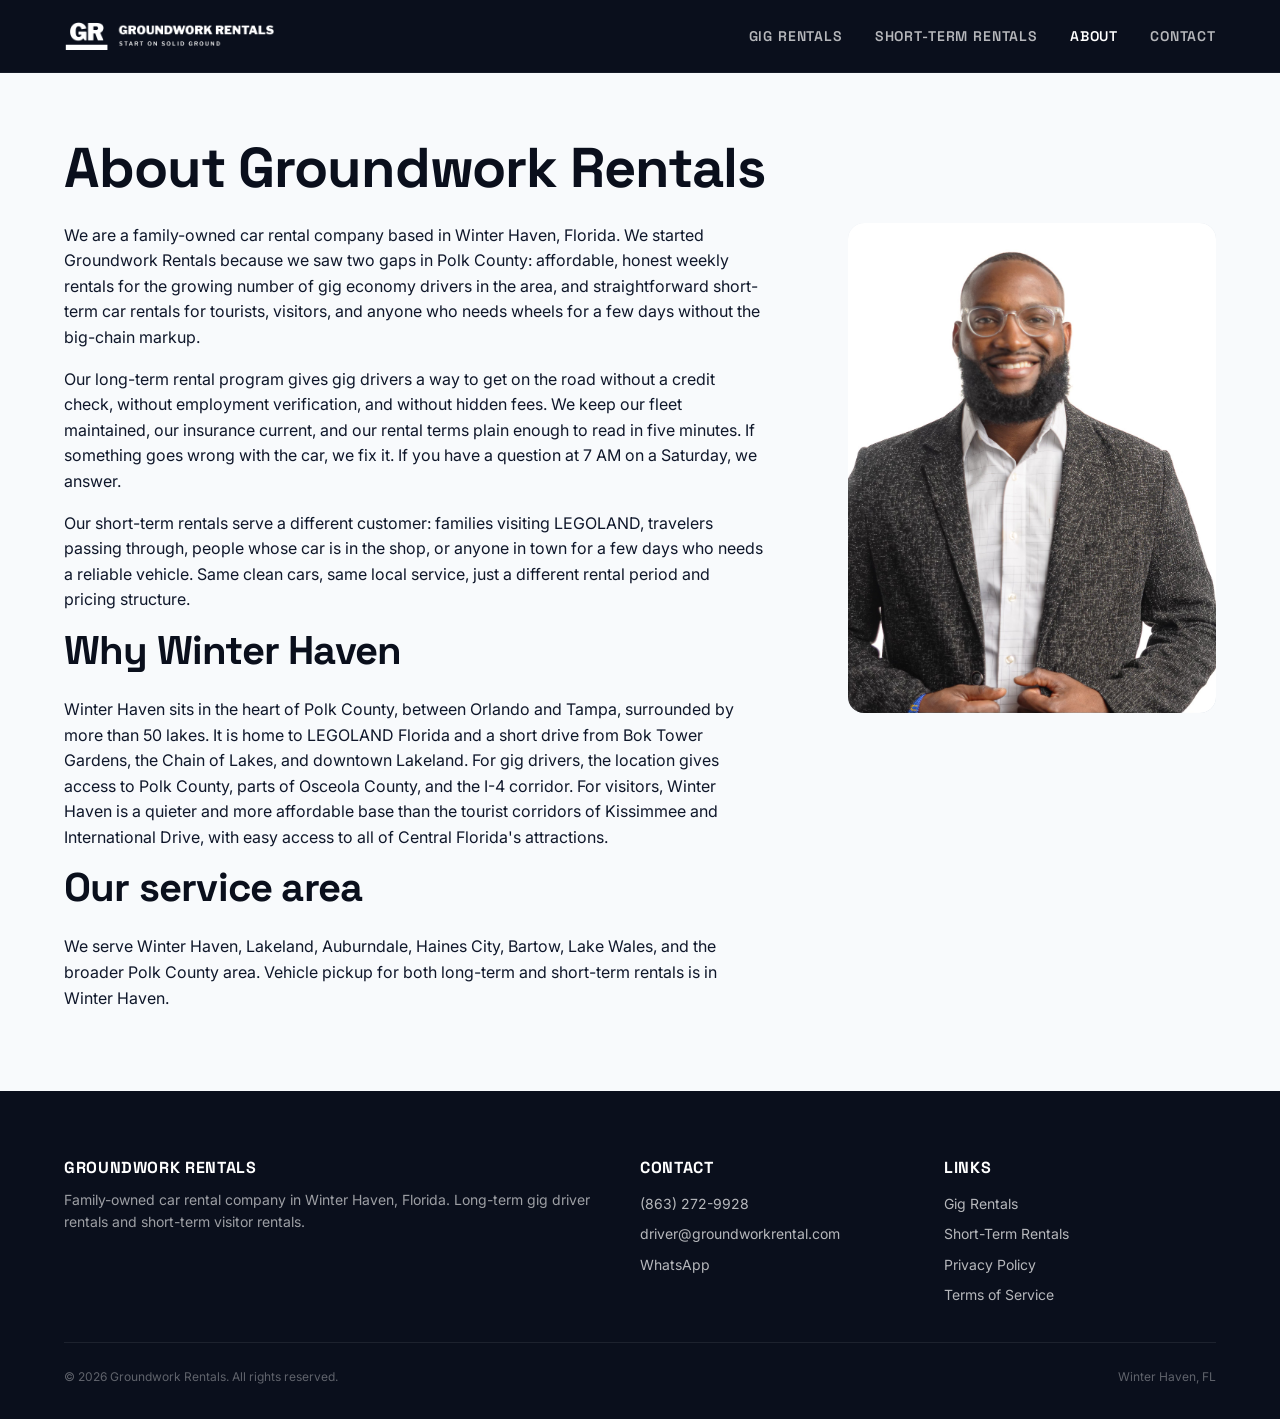
==== commit 572804c0: "Add rotating promotional pop-up with 3 posters - Shows a different poster on each visit (rotates thr" ====
--- a/about.html
+++ b/about.html
@@ -116,6 +116,15 @@
     </div>
   </footer>
 
+  <!-- Promotional Pop-up -->
+  <div class="promo-popup" role="dialog" aria-modal="true" aria-label="Promotional offer">
+    <div class="promo-popup__overlay"></div>
+    <div class="promo-popup__content">
+      <button class="promo-popup__close" aria-label="Close promotional popup">&times;</button>
+      <img class="promo-popup__img" src="" alt="" loading="eager">
+    </div>
+  </div>
+
   <script src="script.js" defer></script>
 </body>
 </html>
--- a/styles.css
+++ b/styles.css
@@ -2044,6 +2044,79 @@
   .vehicle-card:nth-child(3) { animation-delay: 0.3s; }
 }
 
+/* ---------- Promotional Pop-up ---------- */
+.promo-popup {
+  display: none;
+  position: fixed;
+  inset: 0;
+  z-index: 3000;
+  align-items: center;
+  justify-content: center;
+}
+
+.promo-popup.is-visible {
+  display: flex;
+}
+
+.promo-popup__overlay {
+  position: absolute;
+  inset: 0;
+  background: rgba(0, 0, 0, 0.7);
+  backdrop-filter: blur(4px);
+}
+
+.promo-popup__content {
+  position: relative;
+  z-index: 1;
+  max-width: 480px;
+  width: 90%;
+  border-radius: var(--radius-xl);
+  overflow: hidden;
+  box-shadow: 0 24px 80px rgba(0, 0, 0, 0.4);
+  animation: popupSlideIn 0.4s cubic-bezier(0.16, 1, 0.3, 1) both;
+}
+
+@keyframes popupSlideIn {
+  from {
+    opacity: 0;
+    transform: scale(0.9) translateY(20px);
+  }
+  to {
+    opacity: 1;
+    transform: scale(1) translateY(0);
+  }
+}
+
+.promo-popup__img {
+  width: 100%;
+  height: auto;
+  display: block;
+}
+
+.promo-popup__close {
+  position: absolute;
+  top: var(--space-sm);
+  right: var(--space-sm);
+  width: 40px;
+  height: 40px;
+  border-radius: 50%;
+  background: rgba(0, 0, 0, 0.6);
+  color: #fff;
+  border: none;
+  display: flex;
+  align-items: center;
+  justify-content: center;
+  cursor: pointer;
+  font-size: var(--text-xl);
+  line-height: 1;
+  transition: background var(--transition);
+  z-index: 2;
+}
+
+.promo-popup__close:hover {
+  background: rgba(0, 0, 0, 0.85);
+}
+
 /* ---------- Print ---------- */
 @media print {
   .site-header,
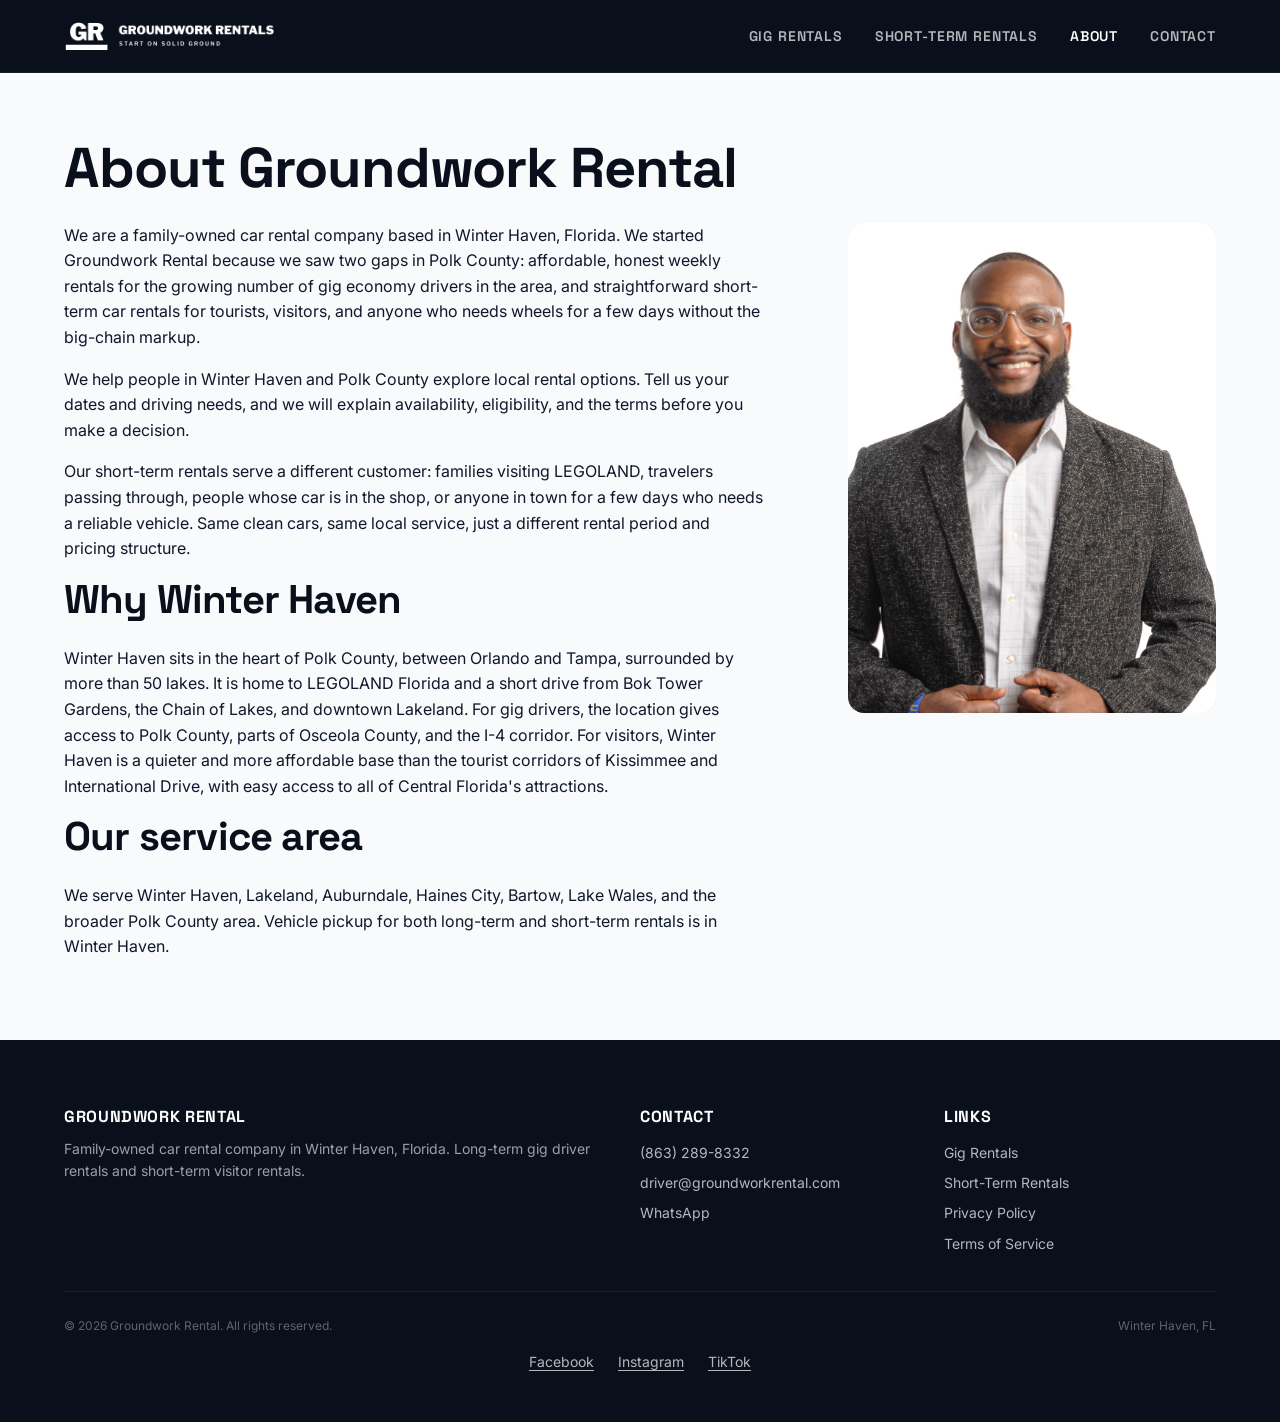
==== commit 4bd381a2: "Fix rental inquiries and align public business information" ====
--- a/about.html
+++ b/about.html
@@ -3,27 +3,27 @@
 <head>
   <meta charset="UTF-8">
   <meta name="viewport" content="width=device-width, initial-scale=1.0">
-  <title>About Us | Groundwork Rentals — Winter Haven, FL</title>
-  <meta name="description" content="Groundwork Rentals is a family-owned car rental business in Winter Haven, Florida offering long-term rentals for gig drivers and short-term rentals for tourists and visitors in Polk County.">
+  <title>About Us | Groundwork Rental — Winter Haven, FL</title>
+  <meta name="description" content="Groundwork Rental is a family-owned car rental business in Winter Haven, Florida offering long-term rentals for gig drivers and short-term rentals for tourists and visitors in Polk County.">
 
-  <meta property="og:title" content="About Groundwork Rentals — Winter Haven, FL">
+  <meta property="og:title" content="About Groundwork Rental — Winter Haven, FL">
   <meta property="og:description" content="Family-owned car rental company in Winter Haven, Florida. Long-term and short-term rentals.">
-  <meta property="og:image" content="https://www.groundworkrental.com/images/og-about.jpg">
-  <meta property="og:url" content="https://www.groundworkrental.com/about.html">
+  <meta property="og:image" content="https://groundworkrental.com/images/groundwork-1b-lockup.jpg">
+  <meta property="og:url" content="https://groundworkrental.com/about.html">
   <meta property="og:type" content="website">
 
   <meta name="twitter:card" content="summary_large_image">
-  <meta name="twitter:title" content="About Groundwork Rentals">
+  <meta name="twitter:title" content="About Groundwork Rental">
   <meta name="twitter:description" content="Family-owned car rental company in Winter Haven, Florida. Long-term and short-term rentals.">
-  <meta name="twitter:image" content="https://www.groundworkrental.com/images/og-about.jpg">
+  <meta name="twitter:image" content="https://groundworkrental.com/images/groundwork-1b-lockup.jpg">
 
   <link rel="preconnect" href="https://fonts.googleapis.com">
   <link rel="preconnect" href="https://fonts.gstatic.com" crossorigin>
   <link href="https://fonts.googleapis.com/css2?family=Space+Grotesk:wght@400;500;600;700&family=Inter:wght@400;500;600;700&display=swap" rel="stylesheet">
 
   <link rel="stylesheet" href="styles.css">
-  <link rel="canonical" href="https://www.groundworkrental.com/about.html">
-  <link rel="icon" href="images/favicon.ico" type="image/x-icon">
+  <link rel="canonical" href="https://groundworkrental.com/about.html">
+  <link rel="icon" href="images/groundwork-1b-mark.png" type="image/png">
 
   <!-- GA4 — uncomment and replace TK-GA4-ID -->
   <!--
@@ -41,7 +41,7 @@
 
   <header class="site-header">
     <div class="container">
-      <a href="index.html" class="site-header__logo"><img src="images/groundwork-1b-lockup.png" alt="Groundwork Rentals" class="site-header__logo-img"></a>
+      <a href="index.html" class="site-header__logo"><img src="images/groundwork-1b-lockup.png" alt="Groundwork Rental" class="site-header__logo-img"></a>
       <button class="nav-toggle" aria-expanded="false" aria-controls="about-nav" aria-label="Toggle navigation">
         <span></span><span></span><span></span>
       </button>
@@ -57,13 +57,13 @@
   <main id="main">
     <section class="section">
       <div class="container">
-        <h1>About Groundwork Rentals</h1>
+        <h1>About Groundwork Rental</h1>
 
         <div class="about-layout">
           <div>
-            <p>We are a family-owned car rental company based in Winter Haven, Florida. We started Groundwork Rentals because we saw two gaps in Polk County: affordable, honest weekly rentals for the growing number of gig economy drivers in the area, and straightforward short-term car rentals for tourists, visitors, and anyone who needs wheels for a few days without the big-chain markup.</p>
+            <p>We are a family-owned car rental company based in Winter Haven, Florida. We started Groundwork Rental because we saw two gaps in Polk County: affordable, honest weekly rentals for the growing number of gig economy drivers in the area, and straightforward short-term car rentals for tourists, visitors, and anyone who needs wheels for a few days without the big-chain markup.</p>
 
-            <p>Our long-term rental program gives gig drivers a way to get on the road without a credit check, without employment verification, and without hidden fees. We keep our fleet maintained, our insurance current, and our rental terms plain enough to read in five minutes. If something goes wrong with the car, we fix it. If you have a question at 7 AM on a Saturday, we answer.</p>
+            <p>We help people in Winter Haven and Polk County explore local rental options. Tell us your dates and driving needs, and we will explain availability, eligibility, and the terms before you make a decision.</p>
 
             <p>Our short-term rentals serve a different customer: families visiting LEGOLAND, travelers passing through, people whose car is in the shop, or anyone in town for a few days who needs a reliable vehicle. Same clean cars, same local service, just a different rental period and pricing structure.</p>
 
@@ -77,7 +77,7 @@
           </div>
 
           <div class="about-photo">
-            <img src="images/David.jpg" alt="David Frederick, owner of Groundwork Rentals in Winter Haven, Florida" width="300" height="400" loading="lazy" style="width:100%;height:100%;object-fit:cover;border-radius:var(--radius-lg);">
+            <img src="images/David.jpg" alt="David Frederick, owner of Groundwork Rental in Winter Haven, Florida" width="300" height="400" loading="lazy" style="width:100%;height:100%;object-fit:cover;border-radius:var(--radius-lg);">
           </div>
         </div>
       </div>
@@ -88,13 +88,13 @@
     <div class="container">
       <div class="footer-grid">
         <div class="footer-col">
-          <p class="footer-col__title">Groundwork Rentals</p>
+          <p class="footer-col__title">Groundwork Rental</p>
           <p>Family-owned car rental company in Winter Haven, Florida. Long-term gig driver rentals and short-term visitor rentals.</p>
         </div>
         <div class="footer-col">
           <p class="footer-col__title">Contact</p>
           <ul>
-            <li><a href="tel:+18632729928">(863) 272-9928</a></li>
+            <li><a href="tel:+18632898332">(863) 289-8332</a></li>
             <li><a href="mailto:driver@groundworkrental.com">driver@groundworkrental.com</a></li>
             <li><a href="https://wa.me/18632898332">WhatsApp</a></li>
           </ul>
@@ -110,20 +110,12 @@
         </div>
       </div>
       <div class="footer-bottom">
-        <span>&copy; <span data-year></span> Groundwork Rentals. All rights reserved.</span>
+        <span>&copy; <span data-year></span> Groundwork Rental. All rights reserved.</span>
         <span>Winter Haven, FL</span>
       </div>
     </div>
+  <nav class="social-links" aria-label="Social media"><a href="https://www.facebook.com/profile.php?id=61594412152665">Facebook</a><a href="https://www.instagram.com/groundworkrentals/">Instagram</a><a href="https://www.tiktok.com/@groundworkrental">TikTok</a></nav>
   </footer>
-
-  <!-- Promotional Pop-up -->
-  <div class="promo-popup" role="dialog" aria-modal="true" aria-label="Promotional offer">
-    <div class="promo-popup__overlay"></div>
-    <div class="promo-popup__content">
-      <button class="promo-popup__close" aria-label="Close promotional popup">&times;</button>
-      <img class="promo-popup__img" src="" alt="" loading="eager">
-    </div>
-  </div>
 
   <script src="script.js" defer></script>
 </body>
--- a/styles.css
+++ b/styles.css
@@ -2132,3 +2132,14 @@
     background: #fff;
   }
 }
+
+/* Inquiry reliability and accessible section navigation. */
+[id] { scroll-margin-top: 7rem; }
+.submit-error { padding: 1rem; border: 2px solid #a12f25; color: #84251e; background: #fff5f3; border-radius: .5rem; }
+.submit-error[hidden] { display: none; }
+.form-note { font-size: .875rem; margin-top: 1rem; line-height: 1.6; }
+.social-links { display: flex; justify-content: center; gap: 1.5rem; flex-wrap: wrap; padding: 1rem; }
+.social-links a { text-decoration: underline; text-underline-offset: .2em; }
+@media (prefers-reduced-motion: reduce) { html { scroll-behavior: auto; } *, *::before, *::after { animation-duration: .01ms !important; transition-duration: .01ms !important; } }
+
+.splash-intro { max-width: 44rem; margin: 0 auto 2rem; text-align: center; line-height: 1.7; color: #dce2eb; padding: 0 1rem; }
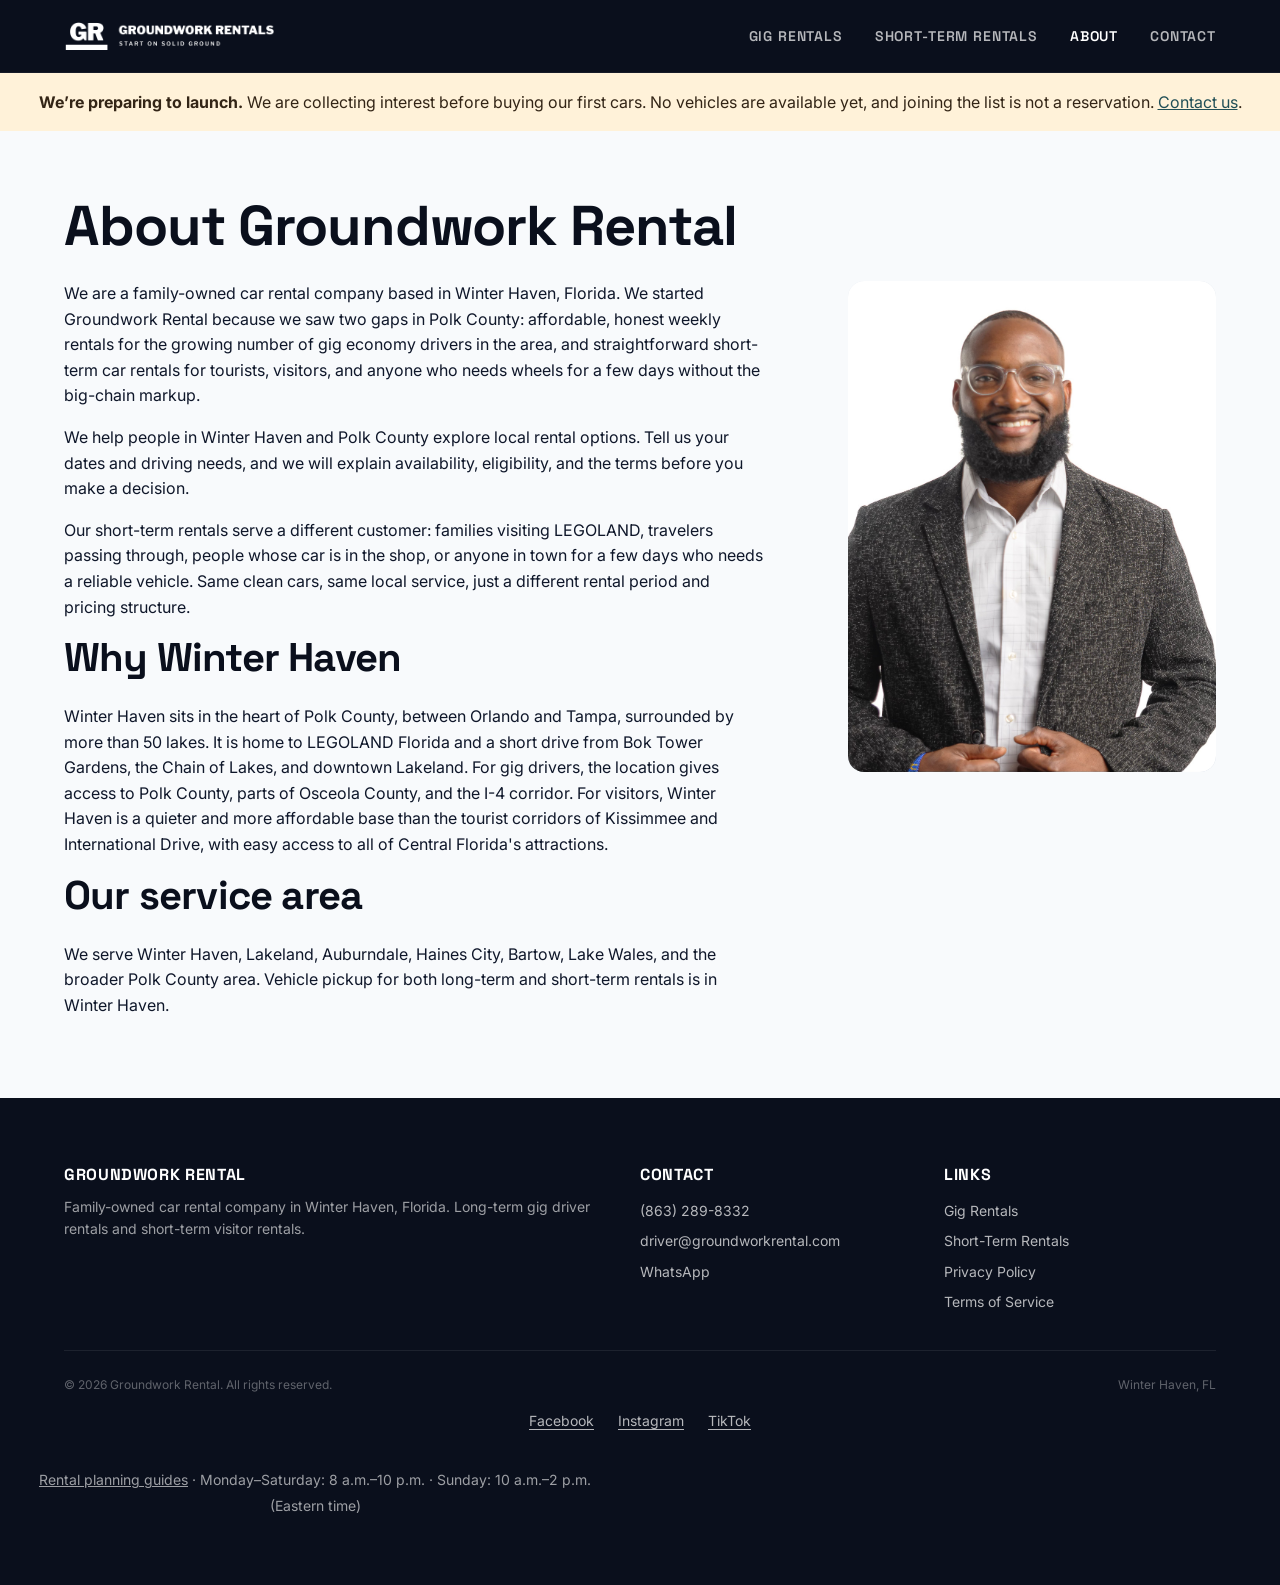
==== commit dc94176e: "Launch interest-list marketing with rental guides and confirmed hours" ====
--- a/about.html
+++ b/about.html
@@ -55,6 +55,7 @@
   </header>
 
   <main id="main">
+<aside class="launch-note"><strong>We’re preparing to launch.</strong> We are collecting interest before buying our first cars. No vehicles are available yet, and joining the list is not a reservation. <a href="contact.html">Contact us</a>.</aside>
     <section class="section">
       <div class="container">
         <h1>About Groundwork Rental</h1>
@@ -115,7 +116,7 @@
       </div>
     </div>
   <nav class="social-links" aria-label="Social media"><a href="https://www.facebook.com/profile.php?id=61594412152665">Facebook</a><a href="https://www.instagram.com/groundworkrentals/">Instagram</a><a href="https://www.tiktok.com/@groundworkrental">TikTok</a></nav>
-  </footer>
+  <p class="guide-footer"><a href="rental-guides.html">Rental planning guides</a> · Monday–Saturday: 8 a.m.–10 p.m. · Sunday: 10 a.m.–2 p.m. (Eastern time)</p></footer>
 
   <script src="script.js" defer></script>
 </body>
--- a/styles.css
+++ b/styles.css
@@ -2143,3 +2143,8 @@
 @media (prefers-reduced-motion: reduce) { html { scroll-behavior: auto; } *, *::before, *::after { animation-duration: .01ms !important; transition-duration: .01ms !important; } }
 
 .splash-intro { max-width: 44rem; margin: 0 auto 2rem; text-align: center; line-height: 1.7; color: #dce2eb; padding: 0 1rem; }
+
+/* Prelaunch information and customer guides */
+.launch-note{background:#fff2d9;color:#332516;padding:1rem 1.5rem;line-height:1.65;text-align:center;font-size:1rem;max-width:100%;}.launch-note a{color:#214f56;text-decoration:underline}.splash>.launch-note{max-width:790px;border-radius:12px;margin-bottom:1.5rem}.guide-footer{text-align:center;padding:1.2rem;line-height:1.8}.guide-footer a{color:inherit;text-decoration:underline}.reading{max-width:760px;margin:auto;padding:2.5rem 1.25rem;line-height:1.85}.reading h1{font-size:clamp(2rem,5vw,3.2rem);line-height:1.15;margin-bottom:1.5rem}.reading h2{font-size:1.5rem;margin:2rem 0 .6rem}.reading p,.reading ul,.reading ol{margin-bottom:1.2rem}.reading ul,.reading ol{padding-left:1.5rem}.reading a{text-decoration:underline}.guide-card{display:block;border:1px solid #ddd;border-radius:12px;padding:1.5rem;margin:1rem 0}.reading .launch-note{text-align:left;border-radius:12px}.splash-intro a{color:inherit;text-decoration:underline}
+
+.reading .guide-card{text-decoration:none}.guide-card:hover h2,.guide-card:focus h2{text-decoration:underline}.guide-card h2{margin-top:0}.guide-card p{margin-bottom:0}
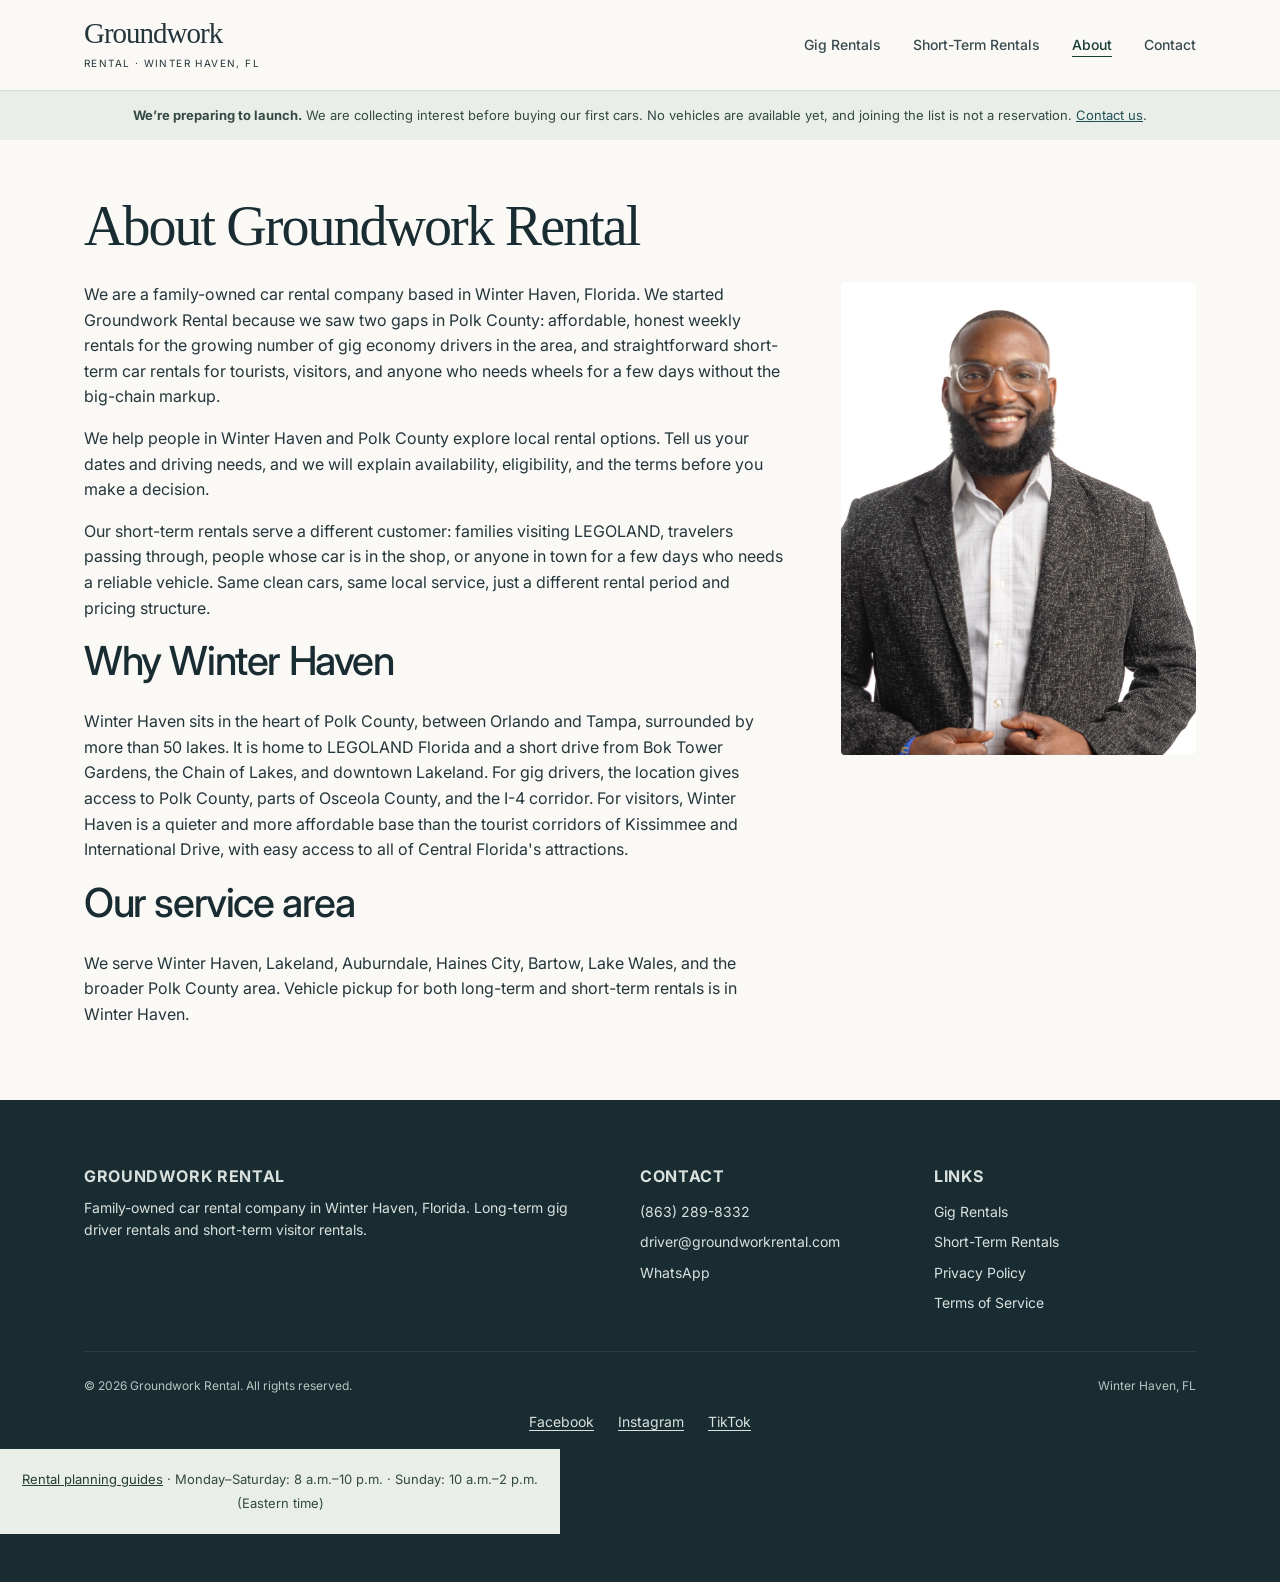
==== commit 46b77074: "Refresh website with restrained typography and owner-led homepage" ====
--- a/about.html
+++ b/about.html
@@ -4,17 +4,17 @@
   <meta charset="UTF-8">
   <meta name="viewport" content="width=device-width, initial-scale=1.0">
   <title>About Us | Groundwork Rental — Winter Haven, FL</title>
-  <meta name="description" content="Groundwork Rental is a family-owned car rental business in Winter Haven, Florida offering long-term rentals for gig drivers and short-term rentals for tourists and visitors in Polk County.">
+  <meta name="description" content="Groundwork Rental is collecting interest before launch in Winter Haven and Polk County. No cars available yet. Share your rental needs with us.">
 
   <meta property="og:title" content="About Groundwork Rental — Winter Haven, FL">
-  <meta property="og:description" content="Family-owned car rental company in Winter Haven, Florida. Long-term and short-term rentals.">
+  <meta property="og:description" content="Groundwork Rental is collecting interest before launch in Winter Haven and Polk County. No cars available yet. Share your rental needs with us.">
   <meta property="og:image" content="https://groundworkrental.com/images/groundwork-1b-lockup.jpg">
   <meta property="og:url" content="https://groundworkrental.com/about.html">
   <meta property="og:type" content="website">
 
   <meta name="twitter:card" content="summary_large_image">
   <meta name="twitter:title" content="About Groundwork Rental">
-  <meta name="twitter:description" content="Family-owned car rental company in Winter Haven, Florida. Long-term and short-term rentals.">
+  <meta name="twitter:description" content="Groundwork Rental is collecting interest before launch in Winter Haven and Polk County. No cars available yet. Share your rental needs with us.">
   <meta name="twitter:image" content="https://groundworkrental.com/images/groundwork-1b-lockup.jpg">
 
   <link rel="preconnect" href="https://fonts.googleapis.com">
@@ -22,6 +22,7 @@
   <link href="https://fonts.googleapis.com/css2?family=Space+Grotesk:wght@400;500;600;700&family=Inter:wght@400;500;600;700&display=swap" rel="stylesheet">
 
   <link rel="stylesheet" href="styles.css">
+  <link rel="stylesheet" href="refresh.css">
   <link rel="canonical" href="https://groundworkrental.com/about.html">
   <link rel="icon" href="images/groundwork-1b-mark.png" type="image/png">
 
@@ -41,7 +42,7 @@
 
   <header class="site-header">
     <div class="container">
-      <a href="index.html" class="site-header__logo"><img src="images/groundwork-1b-lockup.png" alt="Groundwork Rental" class="site-header__logo-img"></a>
+      <a href="index.html" class="site-header__logo brand-name" aria-label="Groundwork Rental home">Groundwork<span>Rental · Winter Haven, FL</span></a>
       <button class="nav-toggle" aria-expanded="false" aria-controls="about-nav" aria-label="Toggle navigation">
         <span></span><span></span><span></span>
       </button>
--- a/refresh.css
+++ b/refresh.css
@@ -0,0 +1,7 @@
+/* Groundwork Rental: restrained local-business visual refresh. */
+:root{--color-base:#192c32;--color-base-light:#243b42;--color-text:#24363b;--color-text-muted:#56656a;--color-bg:#faf9f5;--color-border:#d6dcd8;--color-driver:#264a47;--color-stays:#264a47;--color-accent:#264a47;--font-display:'Inter',sans-serif;--radius-lg:4px;--radius-md:4px;--radius-xl:4px}
+body{background:#faf9f5}h1,h2{font-weight:500;letter-spacing:-.035em}h1{font-family:Georgia,'Times New Roman',serif}h2{line-height:1.2}.container{max-width:1160px}.site-header{background:#faf9f5;color:#24363b;border-bottom:1px solid #d6dcd8;backdrop-filter:none}.site-header .container{min-height:90px}.brand-name{display:flex;flex-direction:column;align-items:flex-start;font-family:Georgia,serif;font-size:29px;line-height:1.05;letter-spacing:-1px}.brand-name span{font:10px/1.8 'Inter',sans-serif;letter-spacing:1.4px;text-transform:uppercase;margin-top:5px}.site-nav a{font-family:var(--font-body);color:#394b50;text-transform:none;letter-spacing:0;font-weight:500;font-size:14px}.site-nav a:hover,.site-nav a[aria-current="page"]{color:#193c37;text-decoration:underline;text-underline-offset:6px}.nav-toggle span{background:#24363b}.site-nav.is-open{top:90px;background:#faf9f5;box-shadow:0 8px 12px #192c3210}.launch-note{background:#e9eee8;color:#344943;font-size:13px;line-height:1.65;padding:14px 24px;border-radius:0!important}.hero,.hero--driver,.hero--stays{background:#f1f0e9;color:#24363b;text-align:left;padding:64px 0}.hero:before,.hero:after{display:none}.hero h1{color:#24363b;font-size:clamp(36px,5vw,62px);max-width:800px;line-height:1.08}.hero__sub{color:#4e6063;max-width:660px;margin:22px 0;font-size:18px}.hero__price{font-size:14px;color:#435b56;font-weight:500}.hero__actions{justify-content:flex-start}.btn,.btn:hover{border-radius:3px;box-shadow:none;transform:none;text-transform:none;letter-spacing:0;font-weight:500;font-size:14px;padding:14px 20px;transition:background .15s}.btn--driver,.btn--stays,.btn--primary,.btn--whatsapp{background:#264a47;color:white}.btn--driver:hover,.btn--stays:hover,.btn--primary:hover,.btn--whatsapp:hover{background:#163c39;box-shadow:none}.btn--outline{border-color:#264a47;color:#264a47}.btn--outline:hover{background:#e6ece6;color:#193c37}.platform-strip{background:#fff;color:#344b49;padding:24px 0;border-bottom:1px solid #d6dcd8;font-size:14px}.platform-strip a{display:inline;text-decoration:underline;text-underline-offset:3px}.section{padding:56px 0}.section--alt{background:#f0f1eb}.section__header{text-align:left;max-width:850px;margin:0 0 30px}.section__header p{margin:16px 0;max-width:760px}.section__header h2{font-size:30px}.steps{gap:32px}.step{border:0;border-top:1px solid #aebcb6;border-radius:0;background:transparent;box-shadow:none;text-align:left;padding:24px 0;animation:none}.step:hover{transform:none;box-shadow:none}.step__icon{display:none}.step__number{background:none;color:#647c70;border-radius:0;font:28px Georgia,serif;justify-content:flex-start;width:auto}.step__desc{margin:0;font-size:15px;max-width:360px}.step__title{font-size:18px}.form-section{margin:0;box-shadow:none;border-radius:4px;padding:28px}.form-label{text-transform:none;letter-spacing:0;font-weight:600}.form-input,.form-textarea,.form-select{border-radius:3px;background:#fff}.faq-list{max-width:none}.faq-question{font-weight:500}.why-local__image{background:#fff;border-radius:4px}.why-local__list svg{color:#264a47}.contact-method{box-shadow:none;border-radius:4px}.contact-method:hover{transform:none;box-shadow:none}.contact-method svg{color:#264a47}.site-footer{background:#192c32}.footer-col p,.site-footer a{color:#d9e1dd}.footer-col__title{color:#fff}.whatsapp-fab{width:48px;height:48px;background:#264a47;box-shadow:0 2px 8px #0002}.whatsapp-fab:hover{transform:none}.reading .guide-card{border-radius:0;border:0;border-top:1px solid #bcc9c1;padding:26px 0;margin:0}.reading{padding-top:48px;padding-bottom:56px}.reading h1{font-family:Georgia,serif}.reading .launch-note{margin:24px 0}.guide-footer{background:#e9eee8;font-size:13px}.home-status{background:#e9eee8;font-size:12px;color:#3d554a;letter-spacing:.3px;padding:12px 0}.home-intro{display:grid;grid-template-columns:1.35fr 1fr;gap:64px;align-items:center;padding-top:70px;padding-bottom:70px}.eyebrow{font-size:11px;font-weight:600;letter-spacing:1.4px;text-transform:uppercase;color:#596d62;margin-bottom:20px}.home-intro h1{font-size:clamp(44px,5vw,70px);line-height:1.05;letter-spacing:-2px;margin:0 0 24px}.home-lead{font-size:17px;line-height:1.8;max-width:540px;color:#526163}.home-actions{display:flex;align-items:center;gap:22px;margin:28px 0 18px;flex-wrap:wrap}.quiet-link{font-size:13px;text-decoration:underline;text-underline-offset:4px}.availability-note{font-size:12px;color:#53645d;max-width:440px}.owner-intro{border:1px solid #d6dcd8;background:#fff}.owner-intro img{width:100%;height:330px;object-fit:cover;object-position:50% 28%}.owner-caption{display:flex;justify-content:space-between;gap:12px;font-size:11px;padding:16px 18px;border-top:1px solid #d6dcd8}.owner-caption strong{font-weight:600}.owner-caption span{color:#65746d}.needs-section{border-top:1px solid #d6dcd8;border-bottom:1px solid #d6dcd8;padding:52px 0;background:#f0f1eb;scroll-margin-top:110px}.section-heading-row h2{font-size:30px;margin-bottom:32px}.section-heading-row .eyebrow{margin-bottom:12px}.needs-grid{display:grid;grid-template-columns:1fr 1fr;gap:44px}.need-link{display:block;border-top:1px solid #b4c1b9;padding-top:22px}.need-index{font-size:12px;color:#586f61}.need-link h3{font-size:22px;font-weight:500;margin:14px 0;letter-spacing:-.5px}.need-link p{font-size:14px;color:#526163;max-width:430px;line-height:1.8;margin-bottom:20px}.text-link{font-size:14px;text-decoration:underline;text-underline-offset:5px}.need-link:hover .text-link{color:#182e29;text-decoration-thickness:2px}.home-details{display:grid;grid-template-columns:1.3fr 1fr;gap:90px;padding-top:58px;padding-bottom:65px}.home-details h2{font-size:32px;max-width:440px}.home-details p:not(.eyebrow){font-size:14px;margin:20px 0;max-width:420px;color:#526163}.contact-panel{border-left:1px solid #c7d0c8;padding-left:38px}.contact-phone{font-size:26px;letter-spacing:-.7px}.home-page .social-links{justify-content:flex-start;padding-left:0}.home-page .guide-footer{display:none}
+@media(max-width:767px){.home-intro{grid-template-columns:1fr;gap:32px;padding-top:38px;padding-bottom:40px}.home-intro h1{font-size:46px}.home-lead{font-size:16px}.owner-intro img{height:275px}.home-status{font-size:11px}.needs-grid,.home-details{grid-template-columns:1fr;gap:30px}.home-details{padding-top:38px;padding-bottom:38px}.contact-panel{border-left:0;border-top:1px solid #c7d0c8;padding:30px 0 0}.hero{padding:38px 0}.hero h1{font-size:40px}.section{padding:38px 0}.form-section{padding:20px}.hero__actions{align-items:stretch}.hero__actions .btn{width:100%}.brand-name{font-size:26px}.site-header .container{min-height:80px}.site-nav.is-open{top:80px}.owner-caption{flex-wrap:wrap}.home-actions{gap:16px}.home-actions .btn{width:100%}.needs-section{padding:38px 0}.section__header h2{font-size:27px}}
+.home-page .social-links{max-width:1128px;margin:0 auto;padding:16px 24px}.footer-bottom{color:#b8c6c0}.owner-intro img{height:auto;object-fit:contain}
+.site-footer .guide-footer{color:#344943}.site-footer .guide-footer a{color:#243e35}.why-local__image img{object-fit:contain!important;background:#fff}
+@media(max-width:767px){.whatsapp-fab{display:none}}
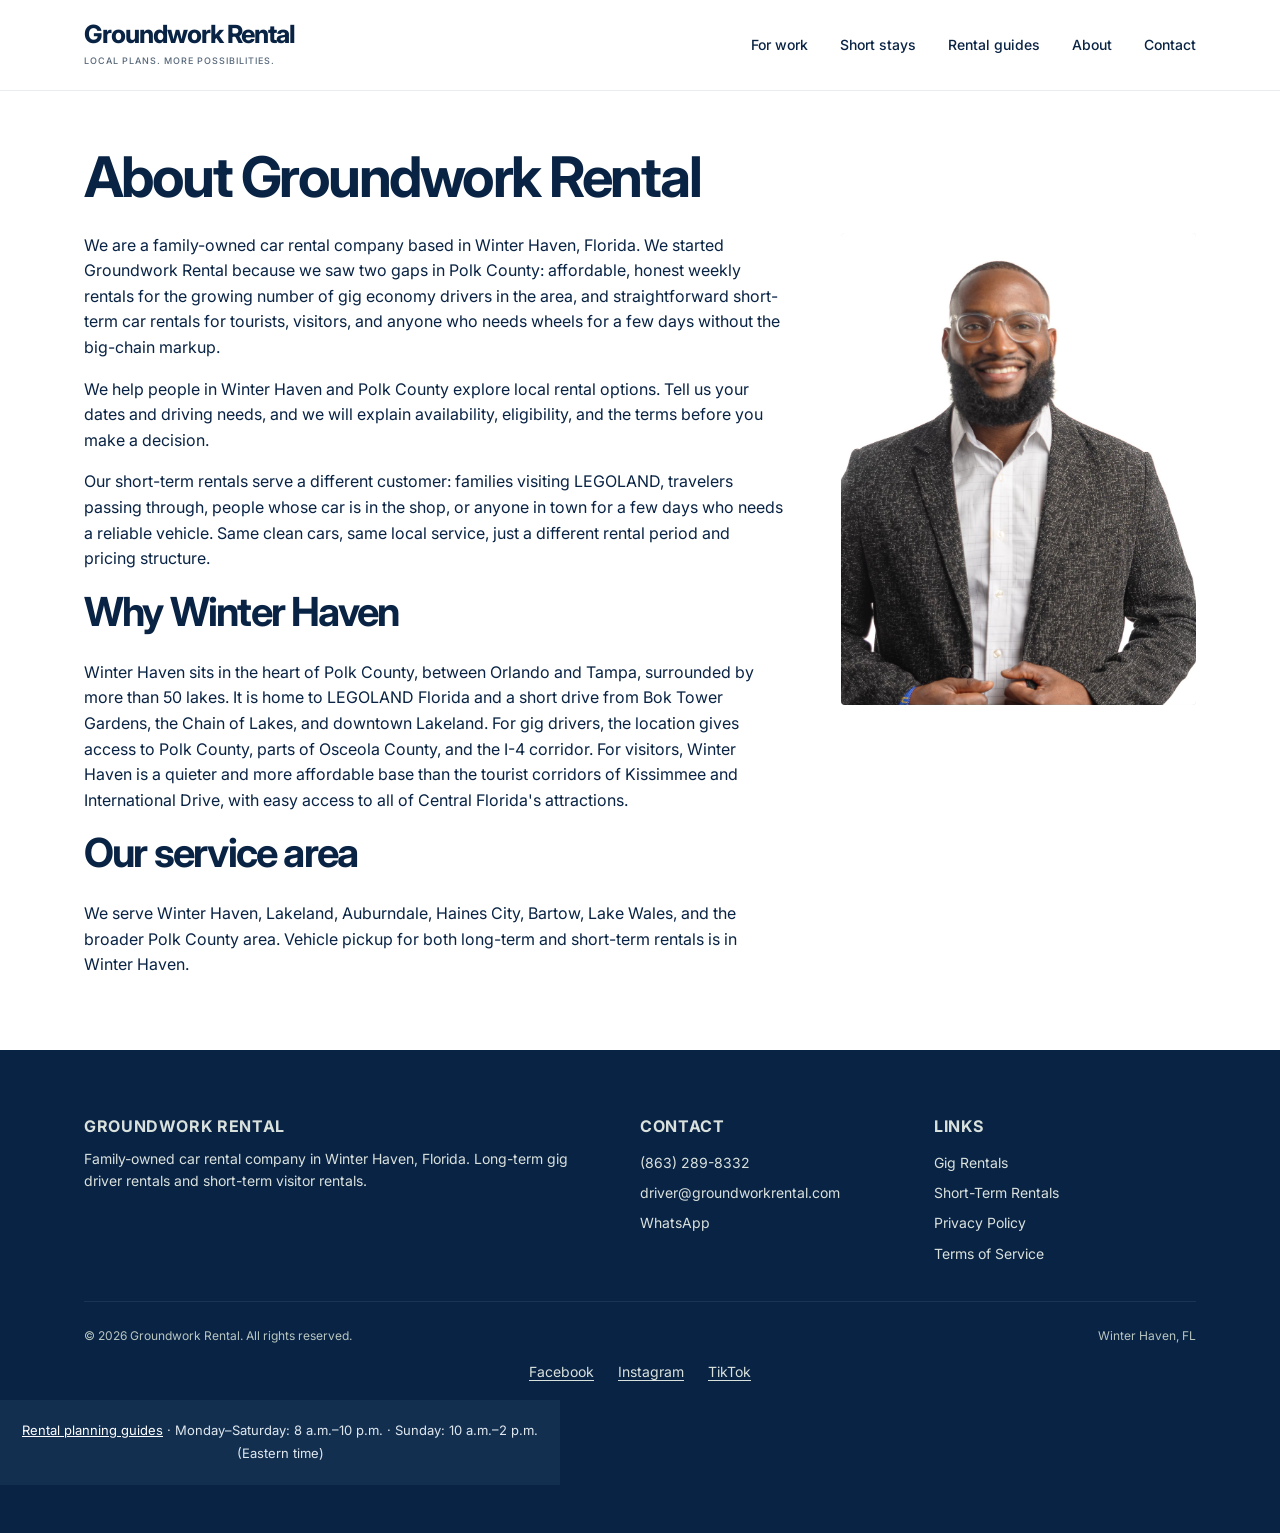
==== commit 2d25338d: "Implement approved Florida Lifestyle website and launch interest form" ====
--- a/about.html
+++ b/about.html
@@ -4,17 +4,17 @@
   <meta charset="UTF-8">
   <meta name="viewport" content="width=device-width, initial-scale=1.0">
   <title>About Us | Groundwork Rental — Winter Haven, FL</title>
-  <meta name="description" content="Groundwork Rental is collecting interest before launch in Winter Haven and Polk County. No cars available yet. Share your rental needs with us.">
+  <meta name="description" content="Groundwork Rental is coming to Polk County. Join the launch list for work, short stays, and everyday travel across Lakeland, Winter Haven, Haines City, Auburndale, Lake Wales, and Polk County.">
 
   <meta property="og:title" content="About Groundwork Rental — Winter Haven, FL">
-  <meta property="og:description" content="Groundwork Rental is collecting interest before launch in Winter Haven and Polk County. No cars available yet. Share your rental needs with us.">
+  <meta property="og:description" content="Groundwork Rental is coming to Polk County. Join the launch list for work, short stays, and everyday travel across Lakeland, Winter Haven, Haines City, Auburndale, Lake Wales, and Polk County.">
   <meta property="og:image" content="https://groundworkrental.com/images/groundwork-1b-lockup.jpg">
   <meta property="og:url" content="https://groundworkrental.com/about.html">
   <meta property="og:type" content="website">
 
   <meta name="twitter:card" content="summary_large_image">
   <meta name="twitter:title" content="About Groundwork Rental">
-  <meta name="twitter:description" content="Groundwork Rental is collecting interest before launch in Winter Haven and Polk County. No cars available yet. Share your rental needs with us.">
+  <meta name="twitter:description" content="Groundwork Rental is coming to Polk County. Join the launch list for work, short stays, and everyday travel across Lakeland, Winter Haven, Haines City, Auburndale, Lake Wales, and Polk County.">
   <meta name="twitter:image" content="https://groundworkrental.com/images/groundwork-1b-lockup.jpg">
 
   <link rel="preconnect" href="https://fonts.googleapis.com">
@@ -40,23 +40,10 @@
 <body>
   <a href="#main" class="skip-link">Skip to main content</a>
 
-  <header class="site-header">
-    <div class="container">
-      <a href="index.html" class="site-header__logo brand-name" aria-label="Groundwork Rental home">Groundwork<span>Rental · Winter Haven, FL</span></a>
-      <button class="nav-toggle" aria-expanded="false" aria-controls="about-nav" aria-label="Toggle navigation">
-        <span></span><span></span><span></span>
-      </button>
-      <nav class="site-nav" id="about-nav" aria-label="Site navigation">
-        <a href="drivers.html">Gig Rentals</a>
-        <a href="stays.html">Short-Term Rentals</a>
-        <a href="about.html" aria-current="page">About</a>
-        <a href="contact.html">Contact</a>
-      </nav>
-    </div>
-  </header>
+  <header class="site-header"><div class="container"><a href="index.html" class="site-header__logo brand-name" aria-label="Groundwork Rental home">Groundwork Rental<span>Local plans. More possibilities.</span></a><button class="nav-toggle" aria-expanded="false" aria-controls="main-nav" aria-label="Toggle navigation"><span></span><span></span><span></span></button><nav class="site-nav" id="main-nav" aria-label="Main navigation"><a href="drivers.html">For work</a><a href="stays.html">Short stays</a><a href="rental-guides.html">Rental guides</a><a href="about.html">About</a><a href="contact.html">Contact</a></nav></div></header>
 
   <main id="main">
-<aside class="launch-note"><strong>We’re preparing to launch.</strong> We are collecting interest before buying our first cars. No vehicles are available yet, and joining the list is not a reservation. <a href="contact.html">Contact us</a>.</aside>
+
     <section class="section">
       <div class="container">
         <h1>About Groundwork Rental</h1>
--- a/refresh.css
+++ b/refresh.css
@@ -5,3 +5,9 @@
 .home-page .social-links{max-width:1128px;margin:0 auto;padding:16px 24px}.footer-bottom{color:#b8c6c0}.owner-intro img{height:auto;object-fit:contain}
 .site-footer .guide-footer{color:#344943}.site-footer .guide-footer a{color:#243e35}.why-local__image img{object-fit:contain!important;background:#fff}
 @media(max-width:767px){.whatsapp-fab{display:none}}
+/* Florida Lifestyle */
+:root{--color-base:#092344;--color-text:#092344;--color-text-muted:#4e6074;--color-accent:#d63e27;--color-driver:#d63e27;--color-stays:#d63e27;--color-bg:#fff;--color-border:#dce3e9;--font-display:'Inter',sans-serif}body{background:#fff;color:#092344}h1,h2{font-family:'Inter',sans-serif;font-weight:700;letter-spacing:-.045em}.site-header{background:#fff;border-bottom:1px solid #e9eef2}.brand-name{font-family:'Inter',sans-serif;font-weight:750;font-size:25px;letter-spacing:-1px}.brand-name span{font-size:9px;color:#56677a;font-weight:500;letter-spacing:1px}.site-nav a{color:#092344}.nav-toggle span{background:#092344}.site-nav.is-open{background:#fff}.site-nav a:hover,.site-nav a[aria-current]{color:#c43724}.btn--primary,.btn--driver,.btn--stays,.btn--whatsapp{background:#d63e27;color:#fff}.btn--primary:hover,.btn--driver:hover,.btn--stays:hover,.btn--whatsapp:hover{background:#b83220}.btn{border-radius:6px;font-weight:600}.btn--outline{border-color:#183a5c;color:#183a5c}.hero,.hero--driver,.hero--stays{background:#eaf4fa;color:#092344}.hero h1{font-family:'Inter',sans-serif;color:#092344;font-weight:750}.hero__sub,.hero__price{color:#405b73}.section--alt{background:#f6f8fa}.eyebrow{color:#ad392b}.platform-strip{color:#344d63}.section__header h2{color:#092344}.form-section{border-radius:12px;box-shadow:0 8px 32px #16344c0b}.form-input,.form-select,.form-textarea{border-radius:5px}.site-footer{background:#092344}.guide-footer,.site-footer .guide-footer{background:#122f50;color:#e0e8ef}.site-footer .guide-footer a{color:#fff}.reading h1{font-family:'Inter',sans-serif}.fl-hero{position:relative;isolation:isolate;min-height:630px;background:#eaf4fa;overflow:hidden}.fl-hero__image{position:absolute;inset:0;width:100%;height:100%;object-fit:cover;object-position:center;z-index:-1}.fl-hero__layout{display:grid;grid-template-columns:minmax(0,1.35fr) minmax(330px,.85fr);align-items:center;gap:70px;padding-top:42px;padding-bottom:52px;min-height:630px}.fl-hero__copy{align-self:center;padding:24px;background:#ffffffcf;border-radius:10px;max-width:620px}.launch-tag{display:inline-block;background:#d63e27;color:white;padding:10px 16px;font-size:13px;font-weight:600;margin-bottom:28px;border-radius:3px}.fl-hero h1{font-size:clamp(44px,4.7vw,67px);line-height:1.08;margin:0 0 24px;font-weight:800;letter-spacing:-2.7px;color:#072140}.fl-hero h1 span{color:#cf3926}.fl-subtitle{font-size:21px;line-height:1.55;color:#092344;margin-bottom:26px}.fl-locations{font-size:13px;line-height:1.9;color:#153f60;max-width:450px}.launch-form{background:#fff;width:100%;margin:0;padding:28px;border:1px solid #dce5ec;box-shadow:0 12px 40px #12334c20}.launch-form h2{font-size:23px;line-height:1.3;letter-spacing:-.6px;margin:0 0 6px}.launch-form form>p:not(.form-note):not(.submit-error){font-size:13px;color:#576579;margin-bottom:20px}.launch-form .form-group{margin-bottom:16px}.launch-form .form-label{font-size:13px;margin-bottom:7px}.launch-form .form-input,.launch-form .form-select{min-height:45px;font-size:14px}.launch-form .btn{font-size:16px;min-height:49px}.launch-form .form-note{font-size:11px;text-align:center;color:#576579;line-height:1.6}.form-note a{text-decoration:underline}.fl-paths{display:grid;grid-template-columns:1fr 1fr;gap:28px;padding-top:38px;padding-bottom:60px}.fl-path{display:block}.fl-path>img{height:230px;width:100%;object-fit:cover;border-radius:9px}.fl-path>div{padding:22px 4px 0}.fl-path .eyebrow{display:block;font-size:10px;margin-bottom:10px}.fl-path h2{font-size:27px;margin-bottom:12px}.fl-path p{font-size:15px;line-height:1.8;max-width:470px;margin-bottom:17px;color:#4e6074}.fl-path:hover .text-link{text-decoration-thickness:2px}.text-link{color:#143c60}.fl-local{background:#edf5fa;padding:60px 0}.fl-local__layout{display:grid;grid-template-columns:1.1fr 1fr;gap:90px}.fl-local h2{font-size:40px;line-height:1.15;margin-bottom:22px}.fl-local p:not(.eyebrow){font-size:16px;line-height:1.8;color:#3f5970;margin-bottom:24px}.fl-community{border-left:1px solid #cadbe5;padding-left:40px}.fl-community h3{font-size:21px;margin-bottom:18px}.fl-guide{display:flex;justify-content:space-between;align-items:center;gap:50px;padding-top:55px;padding-bottom:55px}.fl-guide h2{font-size:29px;max-width:550px}.fl-guide a{white-space:nowrap}.stay-photo{padding-top:32px}.stay-photo img{width:100%;height:340px;object-fit:cover;border-radius:10px}.whatsapp-fab{background:#143c60}
+@media(min-width:1300px){.container{max-width:1280px}.fl-hero__layout{gap:100px;min-height:650px}}
+@media(max-width:767px){.brand-name{font-size:21px}.brand-name span{font-size:8px}.fl-hero__layout{grid-template-columns:1fr;gap:24px;padding-top:24px;padding-bottom:28px}.fl-hero h1{font-size:43px;letter-spacing:-1.8px}.fl-hero__copy{padding:20px;background:#ffffffdf}.fl-subtitle{font-size:18px}.fl-locations{font-size:12px}.launch-tag{font-size:11px;margin-bottom:20px}.launch-form{padding:24px}.fl-hero__image{object-position:65% center}.fl-paths{grid-template-columns:1fr;gap:35px;padding-top:30px;padding-bottom:36px}.fl-path>img{height:210px}.fl-path h2{font-size:26px}.fl-local__layout{grid-template-columns:1fr;gap:28px}.fl-local{padding:38px 0}.fl-local h2{font-size:33px}.fl-community{border-left:0;border-top:1px solid #cadbe5;padding:26px 0 0}.fl-guide{display:block;padding-top:36px;padding-bottom:36px}.fl-guide a{display:inline-block;margin-top:22px}.fl-guide h2{font-size:27px}.stay-photo img{height:230px}.hero h1{font-size:39px}}
+.brand-name{color:#092344}.fl-hero__copy{border-radius:0;background:#ffffffc7}.fl-hero h1 span{color:#cf3926}
+.fl-path:first-child>img{object-position:center 25%}
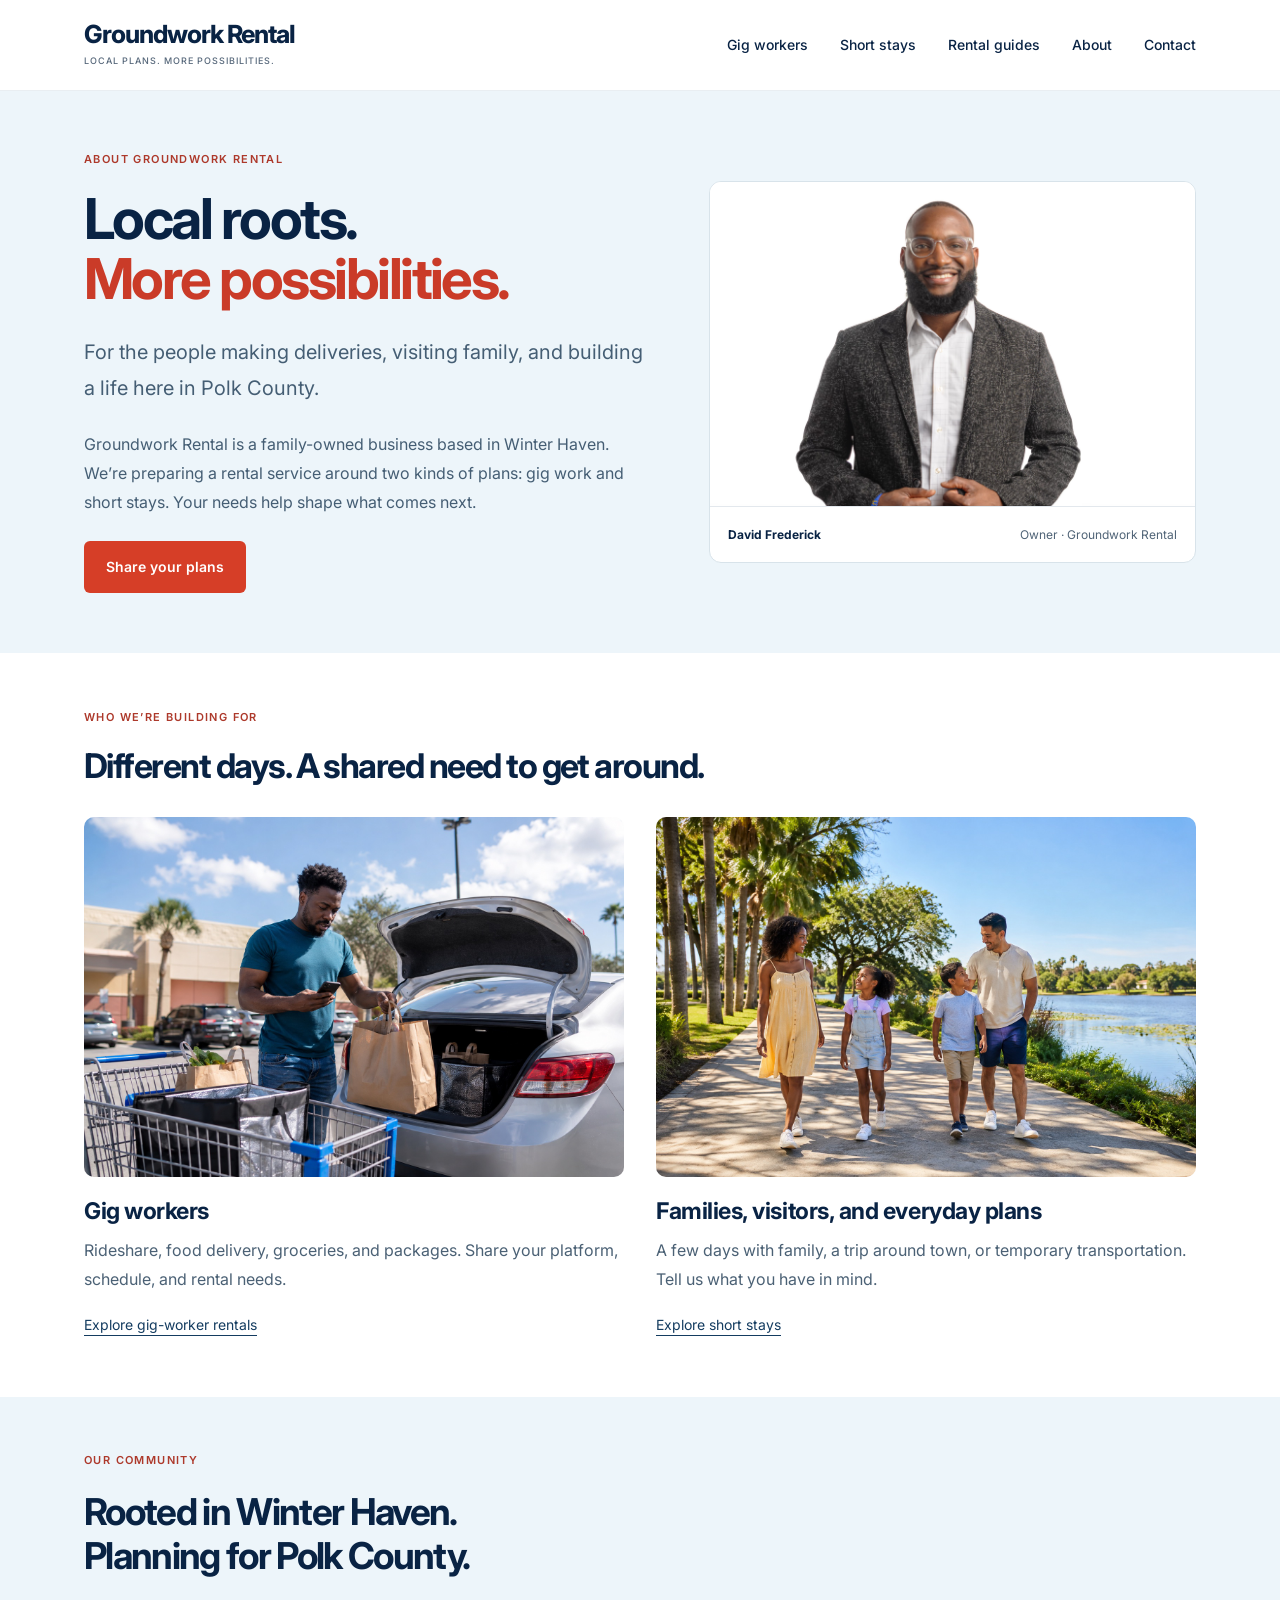
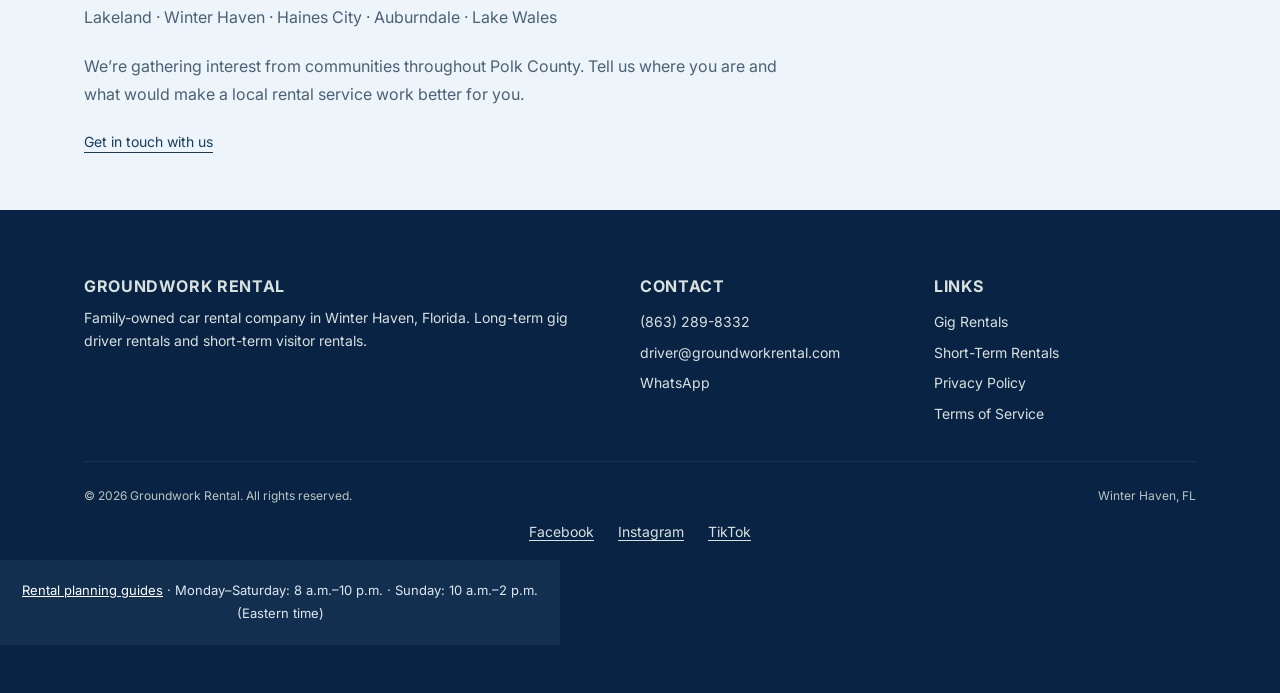
==== commit 82eec710: "Clarify gig-worker audience and add visual About storytelling" ====
--- a/about.html
+++ b/about.html
@@ -40,38 +40,9 @@
 <body>
   <a href="#main" class="skip-link">Skip to main content</a>
 
-  <header class="site-header"><div class="container"><a href="index.html" class="site-header__logo brand-name" aria-label="Groundwork Rental home">Groundwork Rental<span>Local plans. More possibilities.</span></a><button class="nav-toggle" aria-expanded="false" aria-controls="main-nav" aria-label="Toggle navigation"><span></span><span></span><span></span></button><nav class="site-nav" id="main-nav" aria-label="Main navigation"><a href="drivers.html">For work</a><a href="stays.html">Short stays</a><a href="rental-guides.html">Rental guides</a><a href="about.html">About</a><a href="contact.html">Contact</a></nav></div></header>
+  <header class="site-header"><div class="container"><a href="index.html" class="site-header__logo brand-name" aria-label="Groundwork Rental home">Groundwork Rental<span>Local plans. More possibilities.</span></a><button class="nav-toggle" aria-expanded="false" aria-controls="main-nav" aria-label="Toggle navigation"><span></span><span></span><span></span></button><nav class="site-nav" id="main-nav" aria-label="Main navigation"><a href="drivers.html">Gig workers</a><a href="stays.html">Short stays</a><a href="rental-guides.html">Rental guides</a><a href="about.html">About</a><a href="contact.html">Contact</a></nav></div></header>
 
-  <main id="main">
-
-    <section class="section">
-      <div class="container">
-        <h1>About Groundwork Rental</h1>
-
-        <div class="about-layout">
-          <div>
-            <p>We are a family-owned car rental company based in Winter Haven, Florida. We started Groundwork Rental because we saw two gaps in Polk County: affordable, honest weekly rentals for the growing number of gig economy drivers in the area, and straightforward short-term car rentals for tourists, visitors, and anyone who needs wheels for a few days without the big-chain markup.</p>
-
-            <p>We help people in Winter Haven and Polk County explore local rental options. Tell us your dates and driving needs, and we will explain availability, eligibility, and the terms before you make a decision.</p>
-
-            <p>Our short-term rentals serve a different customer: families visiting LEGOLAND, travelers passing through, people whose car is in the shop, or anyone in town for a few days who needs a reliable vehicle. Same clean cars, same local service, just a different rental period and pricing structure.</p>
-
-            <h2>Why Winter Haven</h2>
-
-            <p>Winter Haven sits in the heart of Polk County, between Orlando and Tampa, surrounded by more than 50 lakes. It is home to LEGOLAND Florida and a short drive from Bok Tower Gardens, the Chain of Lakes, and downtown Lakeland. For gig drivers, the location gives access to Polk County, parts of Osceola County, and the I-4 corridor. For visitors, Winter Haven is a quieter and more affordable base than the tourist corridors of Kissimmee and International Drive, with easy access to all of Central Florida's attractions.</p>
-
-            <h2>Our service area</h2>
-
-            <p>We serve Winter Haven, Lakeland, Auburndale, Haines City, Bartow, Lake Wales, and the broader Polk County area. Vehicle pickup for both long-term and short-term rentals is in Winter Haven.</p>
-          </div>
-
-          <div class="about-photo">
-            <img src="images/David.jpg" alt="David Frederick, owner of Groundwork Rental in Winter Haven, Florida" width="300" height="400" loading="lazy" style="width:100%;height:100%;object-fit:cover;border-radius:var(--radius-lg);">
-          </div>
-        </div>
-      </div>
-    </section>
-  </main>
+  <main id="main" class="about-story"><section class="about-opening"><div class="container about-opening__grid"><div><p class="eyebrow">About Groundwork Rental</p><h1>Local roots.<br><span>More possibilities.</span></h1><p class="about-lead">For the people making deliveries, visiting family, and building a life here in Polk County.</p><p>Groundwork Rental is a family-owned business based in Winter Haven. We’re preparing a rental service around two kinds of plans: gig work and short stays. Your needs help shape what comes next.</p><a href="index.html#launch-list" class="btn btn--primary">Share your plans</a></div><figure class="founder-portrait"><img src="images/David.jpg" alt="David Frederick, owner of Groundwork Rental" width="2000" height="1335"><figcaption><strong>David Frederick</strong><span>Owner · Groundwork Rental</span></figcaption></figure></div></section><section class="container about-people"><div class="about-section-heading"><p class="eyebrow">Who we’re building for</p><h2>Different days. A shared need to get around.</h2></div><div class="about-photo-grid"><a href="drivers.html"><img src="images/gig-delivery.jpg" alt="Grocery delivery gig worker preparing an order; illustrative image" width="1536" height="1024"><h3>Gig workers</h3><p>Rideshare, food delivery, groceries, and packages. Share your platform, schedule, and rental needs.</p><span class="text-link">Explore gig-worker rentals</span></a><a href="stays.html"><img src="images/family-lifestyle.jpg" alt="A multicultural family enjoying time together in a park; illustrative image" width="1536" height="1024"><h3>Families, visitors, and everyday plans</h3><p>A few days with family, a trip around town, or temporary transportation. Tell us what you have in mind.</p><span class="text-link">Explore short stays</span></a></div></section><section class="about-community"><div class="container"><p class="eyebrow">Our community</p><h2>Rooted in Winter Haven.<br>Planning for Polk County.</h2><p>Lakeland · Winter Haven · Haines City · Auburndale · Lake Wales</p><p>We’re gathering interest from communities throughout Polk County. Tell us where you are and what would make a local rental service work better for you.</p><a class="text-link" href="contact.html">Get in touch with us</a></div></section></main>
 
   <footer class="site-footer">
     <div class="container">
--- a/refresh.css
+++ b/refresh.css
@@ -11,3 +11,9 @@
 @media(max-width:767px){.brand-name{font-size:21px}.brand-name span{font-size:8px}.fl-hero__layout{grid-template-columns:1fr;gap:24px;padding-top:24px;padding-bottom:28px}.fl-hero h1{font-size:43px;letter-spacing:-1.8px}.fl-hero__copy{padding:20px;background:#ffffffdf}.fl-subtitle{font-size:18px}.fl-locations{font-size:12px}.launch-tag{font-size:11px;margin-bottom:20px}.launch-form{padding:24px}.fl-hero__image{object-position:65% center}.fl-paths{grid-template-columns:1fr;gap:35px;padding-top:30px;padding-bottom:36px}.fl-path>img{height:210px}.fl-path h2{font-size:26px}.fl-local__layout{grid-template-columns:1fr;gap:28px}.fl-local{padding:38px 0}.fl-local h2{font-size:33px}.fl-community{border-left:0;border-top:1px solid #cadbe5;padding:26px 0 0}.fl-guide{display:block;padding-top:36px;padding-bottom:36px}.fl-guide a{display:inline-block;margin-top:22px}.fl-guide h2{font-size:27px}.stay-photo img{height:230px}.hero h1{font-size:39px}}
 .brand-name{color:#092344}.fl-hero__copy{border-radius:0;background:#ffffffc7}.fl-hero h1 span{color:#cf3926}
 .fl-path:first-child>img{object-position:center 25%}
+/* Keep delivery bags and family activity visible across tile widths. */
+.fl-path>img{height:auto;aspect-ratio:2/1;object-fit:cover}
+/* Scoped About, gig-worker and short-stay polish. */
+.hero--driver~.section .step__number,.step__number{background:transparent;color:#092344;font:700 30px/1.2 'Inter',sans-serif;border-bottom:3px solid #d63e27;width:40px;height:auto;padding-bottom:10px;display:block}
+.stay-photo{max-width:1040px}.stay-photo img{height:auto;max-height:none;object-fit:contain}.gig-photo{max-width:1000px;padding-top:30px;padding-bottom:30px}.gig-photo img{width:100%;height:auto;border-radius:10px}.about-opening{background:#edf5fa;padding:60px 0}.about-opening__grid{display:grid;grid-template-columns:1.15fr 1fr;gap:65px;align-items:center}.about-opening h1{font-size:clamp(40px,4.4vw,62px);line-height:1.08;margin-bottom:24px}.about-opening h1 span{color:#ca3b28}.about-opening p:not(.eyebrow){color:#455e74;line-height:1.8;margin-bottom:24px}.about-opening .about-lead{font-size:20px}.founder-portrait{margin:0;background:#fff;border-radius:12px;overflow:hidden;border:1px solid #d8e3ea}.founder-portrait img{width:100%;height:auto}.founder-portrait figcaption{display:flex;justify-content:space-between;flex-wrap:wrap;gap:8px;padding:18px;font-size:12px;border-top:1px solid #e3e8ed}.founder-portrait figcaption span{color:#506477}.about-people{padding-top:56px;padding-bottom:60px}.about-section-heading h2{font-size:34px;max-width:650px;margin-bottom:30px}.about-photo-grid{display:grid;grid-template-columns:1fr 1fr;gap:32px}.about-photo-grid img{width:100%;height:auto;border-radius:10px}.about-photo-grid h3{font-size:23px;margin:22px 0 12px}.about-photo-grid p{color:#4b6175;line-height:1.8;margin-bottom:18px}.about-community{background:#edf5fa;padding:55px 0}.about-community h2{font-size:37px;line-height:1.2;margin-bottom:24px}.about-community p:not(.eyebrow){max-width:720px;color:#4b6175;line-height:1.8;margin-bottom:20px}
+@media(max-width:767px){.about-opening{padding:32px 0}.about-opening__grid{grid-template-columns:1fr;gap:28px}.about-opening h1{font-size:42px}.about-opening .about-lead{font-size:18px}.about-people{padding-top:36px;padding-bottom:36px}.about-section-heading h2{font-size:28px}.about-photo-grid{grid-template-columns:1fr;gap:34px}.about-community{padding:36px 0}.about-community h2{font-size:30px}}
